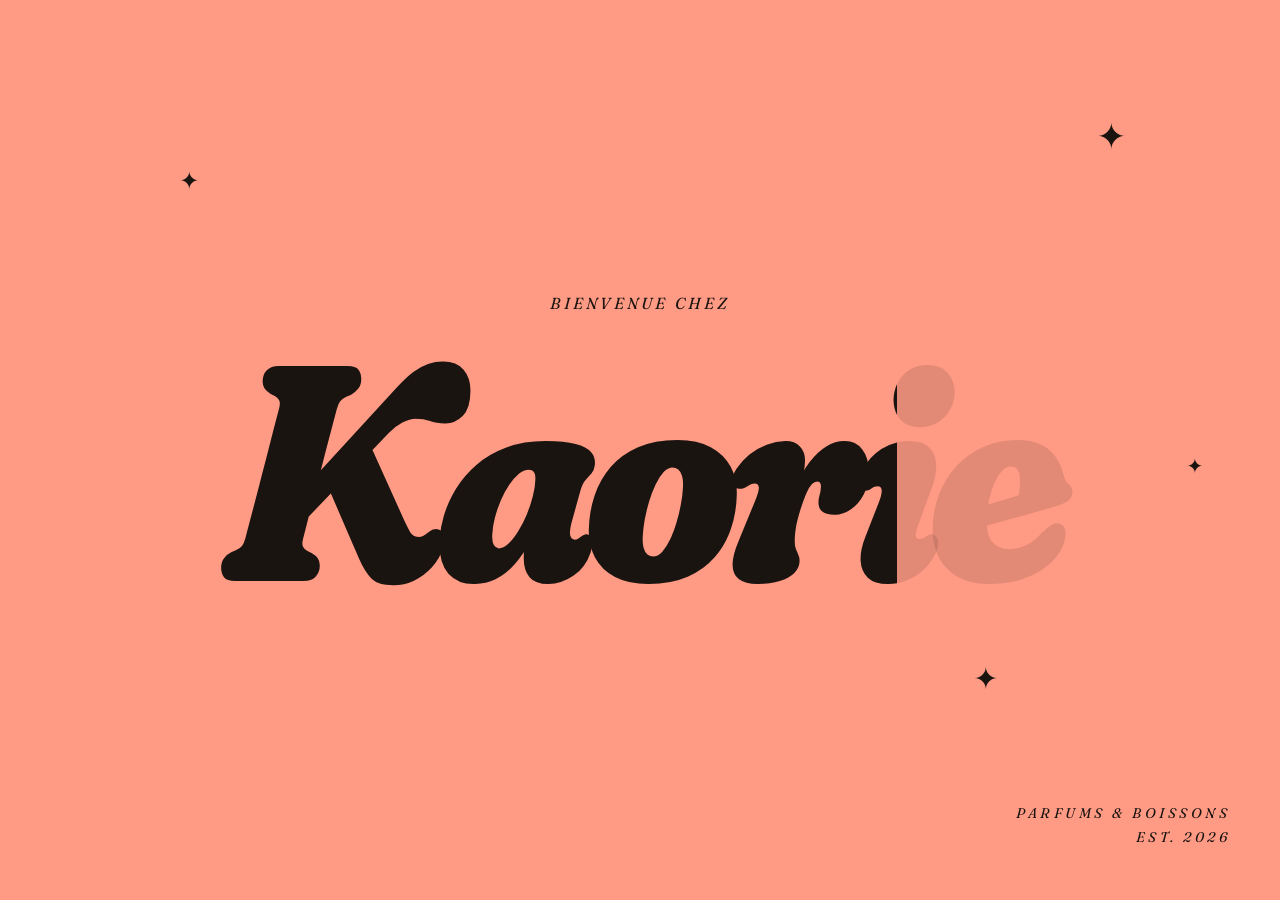
==== index.html @ 238d0834 "Garde-fou plus costaud, et un mouchard pour comprendre Quand le témoin d'une feuille manque, on ne s" ====
<!DOCTYPE html>
<html lang="fr">
<head>
    <meta charset="UTF-8">
    <meta name="viewport" content="width=device-width, initial-scale=1.0">
    <title>Kaorie — Accueil</title>
    <link rel="icon" href="images/logo.png?v=20260922">
    <link rel="stylesheet" href="css/common.css?v=20260922">
    <link rel="stylesheet" href="css/home.css?v=20260922">
    <script>
        /* Au rechargement (F5), on rejoue l'intro — mais on RESTE sur la page.
           Avant, la page se renvoyait à l'accueil : recharger une fiche
           produit faisait « disparaître » le produit. */
        if (performance.getEntriesByType('navigation')[0]?.type === 'reload') {
            sessionStorage.removeItem('kaorieLoaded');
        }
        if(sessionStorage.getItem("kaorieLoaded"))document.documentElement.classList.add("loader-skip");
        else document.documentElement.classList.add("loader-active");
    </script>
    <script>
        /* ==============================================================
           GARDE-FOU DES FEUILLES DE STYLE
           Un navigateur peut garder une copie inutilisable d'un CSS et la
           resservir à chaque visite (vu sur Safari : la page s'affiche
           alors sans mise en page). Chaque feuille se termine par une
           variable témoin `--feuille-<nom>`. Si le témoin manque :
             1. on redemande la feuille avec fetch(..., cache: 'reload'),
                qui court-circuite le cache du navigateur, et on pose son
                contenu directement dans la page ;
             2. si fetch échoue, on retente avec un simple lien sous une
                adresse neuve.
           Ajouter ?diag=1 à l'adresse affiche ce que le navigateur a
           réellement chargé — pratique pour comprendre un affichage raté.
           ============================================================== */
        (function () {
            var reparees = {}, journal = [];
            function nomDe(lien) { return lien.getAttribute('href').split('/').pop().split('.')[0]; }
            function temoin(nom) { return getComputedStyle(document.documentElement).getPropertyValue('--feuille-' + nom).trim(); }

            function reparer(nom) {
                reparees[nom] = true;
                var adresse = 'css/' + nom + '.css?r=' + Date.now();
                journal.push(nom + ' : témoin absent → on redemande ' + adresse);
                fetch(adresse, { cache: 'reload' })
                    .then(function (r) { return r.ok ? r.text() : Promise.reject('HTTP ' + r.status); })
                    .then(function (css) {
                        var style = document.createElement('style');
                        style.setAttribute('data-feuille', nom);
                        style.textContent = css;
                        document.head.appendChild(style);
                        journal.push(nom + ' : rechargée (' + Math.round(css.length / 1024) + ' Ko) et posée dans la page');
                    })
                    .catch(function (e) {
                        journal.push(nom + ' : fetch impossible (' + e + '), on retente par un lien');
                        var neuf = document.createElement('link');
                        neuf.rel = 'stylesheet';
                        neuf.href = adresse;
                        document.head.appendChild(neuf);
                    });
            }

            function verifier() {
                document.querySelectorAll('link[rel="stylesheet"][href*="css/"]').forEach(function (lien) {
                    var nom = nomDe(lien);
                    if (reparees[nom] || temoin(nom) === 'ok') return;
                    reparer(nom);
                });
            }

            if (document.readyState === 'loading') document.addEventListener('DOMContentLoaded', verifier);
            else verifier();
            setTimeout(verifier, 1500);   // seconde passe : une feuille peut arriver en retard

            /* Le mouchard : ?diag=1 */
            if (/[?&]diag=1/.test(location.search)) setTimeout(function () {
                var lignes = ['PAGE : ' + location.pathname.split('/').pop()];
                document.querySelectorAll('link[rel="stylesheet"]').forEach(function (l) {
                    lignes.push('lien  ' + l.getAttribute('href'));
                });
                for (var i = 0; i < document.styleSheets.length; i++) {
                    var f = document.styleSheets[i], nb;
                    try { nb = f.cssRules.length + ' règles'; } catch (e) { nb = 'INACCESSIBLE'; }
                    lignes.push('chargée ' + ((f.href || 'dans la page').split('/').pop()) + ' → ' + nb);
                }
                ['common', 'catalog', 'product', 'cart', 'forms', 'home', 'localisation'].forEach(function (n) {
                    var t = temoin(n); if (t) lignes.push('témoin ' + n + ' = ' + t);
                });
                lignes = lignes.concat(journal.length ? journal : ['garde-fou : rien à réparer']);
                var d = document.createElement('div');
                d.style.cssText = 'position:fixed;inset:auto 10px 10px 10px;z-index:99999;background:#111;color:#0f0;font:12px/1.5 ui-monospace,monospace;padding:12px 14px;border-radius:10px;white-space:pre-wrap;max-height:60vh;overflow:auto';
                d.textContent = lignes.join('\n');
                document.body.appendChild(d);
            }, 2500);
        })();
    </script>
</head>
<body class="has-video">
    
    
    <!-- ============================================================
         AUDIO DE FOND (Aria Math)
         ============================================================ -->
    
    
    <!-- ============================================================
         LOADER D'INTRO
         ============================================================ -->
    <div class="loader-screen" id="loader">
        <span class="loader-sparkle ls1">✦</span>
        <span class="loader-sparkle ls2">✦</span>
        <span class="loader-sparkle ls3">✦</span>
        <span class="loader-sparkle ls4">✦</span>
        <span class="loader-greeting">Bienvenue chez</span>
        <h1 class="loader-logo" data-text="Kaorie">Kaorie</h1>
        <span class="loader-tagline">Parfums &amp; Boissons<br>est. 2026</span>
    </div>

    <!-- La vidéo de fond : sept plans de faune tropicale (Pexels, montage
         dans outils/video), en boucle, muette. Le poster est sa première image. -->
    <video class="video-bg" autoplay muted loop playsinline poster="video/accueil.jpg" preload="auto">
        <source src="video/kaorie.mp4" type="video/mp4">
    </video>
    <div class="video-overlay"></div>

    
    <!-- ============================================================
         HEADER (navigation principale)
         ============================================================ -->
    <header class="header">
        <div class="header-left">
            <a href="index.html" class="logo">Kaorie<span>.</span></a>
            <button class="search-icon" aria-label="Rechercher">&#128269;</button>
        </div>

        <nav class="header-center">
            <a href="top-produits.html">Top produits</a>
            <a href="parfums.html">Parfums</a>
            <a href="boissons.html">Boissons</a>
        </nav>

        <div class="header-right">
            <button class="icon-btn menu-toggle" id="menu-toggle" aria-label="Menu">&#9776;</button>
            <a href="contact.html" class="contact-btn">Contactez nous</a>
            <a href="connexion.html" class="icon-btn" aria-label="Compte">&#128100;</a>
        </div>
    </header>

    
    <!-- ============================================================
         ICÔNE LOCALISATION 📍
         ============================================================ -->
    <a href="localisation.html" class="location-icon" aria-label="Localisation">&#128205;</a>

    
    <!-- ============================================================
         CONTENU PRINCIPAL (main)
         ============================================================ -->
    <main class="main">
        
    </main>

    
    <!-- ============================================================
         CHARGEMENT DU JS
         ============================================================ -->
    <script src="js/script.js?v=20260922"></script>

    
    <!-- ============================================================
         MENU BURGER OVERLAY
         ============================================================ -->
    <div class="menu-panel" id="menu-panel">
        <span class="menu-sparkle ms1">✦</span>
        <span class="menu-sparkle ms2">✦</span>
        <span class="menu-sparkle ms3">✦</span>

        <button class="menu-close" id="menu-close" aria-label="Fermer le menu">&times;</button>

        <nav class="menu-nav">
            <a href="top-produits.html">Top produits</a>
            <a href="parfums.html">Parfums</a>
            <a href="boissons.html">Boissons</a>
            <a href="panier.html">Panier</a>
            <a href="contact.html">Contact</a>
            <a href="connexion.html">Compte</a>
        </nav>
    </div>
    
    
    <!-- ============================================================
         RECHERCHE DROPDOWN
         ============================================================ -->
    <div class="search-overlay" id="search-overlay">
        <div class="search-input-wrap">
            <input type="text" class="search-input" id="search-input"
                   placeholder="Rechercher un produit..." autocomplete="off">
        </div>
        <div class="search-results" id="search-results"></div>
    </div>
</body>
</html>
---- css/common.css ----
@import url('https://fonts.googleapis.com/css2?family=Fraunces:opsz,wght,SOFT,WONK@9..144,400;9..144,500;9..144,600;9..144,700;9..144,800;9..144,900&family=Inter:wght@300;400;500;600;700&display=swap');


/* ======================================================================
   1. VARIABLES & POLICES
   Palette de couleurs, ombres, transitions, radius
   =================================================================== */

:root {
    --cream:        #fef6e9;
    --cream-warm:   #fbe9c8;
    --cream-deep:   #f5dcae;
    --ink:          #1a1410;
    --ink-soft:     #4a3a30;

    --peach:        #ff9b85;
    --peach-dark:   #e87862;
    --citron:       #ffd84f;
    --citron-dark:  #f0b800;
    --forest:       #0a4f3c;
    --forest-light: #1e6b54;
    --lavender:     #c4a7e7;
    --lavender-dark:#9d7dc4;
    --orange:       #ff7849;
    --pink-soft:    #ffd3c8;

    --shadow-sm:    0 3px 12px rgba(26,20,16,0.08);
    --shadow-md:    0 10px 30px rgba(26,20,16,0.12);
    --shadow-lg:    0 25px 60px rgba(26,20,16,0.18);
    --shadow-pop:   0 0 0 3px var(--ink), 8px 8px 0 0 var(--ink);

    --transition:      0.45s cubic-bezier(0.34, 1.56, 0.64, 1);
    --transition-fast: 0.25s ease;

    --radius-sm: 12px;
    --radius-md: 24px;
    --radius-lg: 40px;
    --radius-pill: 100px;
}


/* ======================================================================
   2. RESET & BASE
   Reset universel + styles body, liens, boutons
   =================================================================== */

* { margin: 0; padding: 0; box-sizing: border-box; }

html { scroll-behavior: smooth; }

body {
    font-family: 'Inter', system-ui, sans-serif;
    background: var(--cream);
    color: var(--ink);
    min-height: 100vh;
    line-height: 1.6;
    -webkit-font-smoothing: antialiased;
    overflow-x: hidden;
    position: relative;
}

a { text-decoration: none; color: inherit; }
button { cursor: pointer; font-family: inherit; border: none; background: none; }
ul { list-style: none; }
img { max-width: 100%; display: block; }


/* ======================================================================
   3. TYPOGRAPHY
   Titres avec police Fraunces
   =================================================================== */

h1, h2, h3, h4 {
    font-family: 'Fraunces', serif;
    font-weight: 700;
    letter-spacing: -0.03em;
    line-height: 1;
    font-variation-settings: "opsz" 144, "SOFT" 50, "WONK" 0;
}

h1 em, h2 em { font-style: italic; font-variation-settings: "opsz" 144, "SOFT" 100, "WONK" 1; }


/* ======================================================================
   4. ANIMATIONS PARTAGÉES
   Keyframes utilisés sur plusieurs pages
   =================================================================== */

@keyframes fadeInUp { from { opacity: 0; transform: translateY(40px); } to { opacity: 1; transform: translateY(0); } }
@keyframes fadeIn { from { opacity: 0; } to { opacity: 1; } }
@keyframes slideInRight { from { transform: translateX(110%); opacity: 0; } to { transform: translateX(0); opacity: 1; } }
@keyframes float { 0%,100% { transform: translateY(0) rotate(0); } 50% { transform: translateY(-15px) rotate(5deg); } }
@keyframes spin { from { transform: rotate(0); } to { transform: rotate(360deg); } }
@keyframes marquee { from { transform: translateX(0); } to { transform: translateX(-50%); } }
@keyframes wiggle { 0%,100% { transform: rotate(-3deg); } 50% { transform: rotate(3deg); } }
@keyframes pulse { 0%,100% { transform: scale(1); } 50% { transform: scale(1.05); } }


/* ======================================================================
   5. LOADER D'INTRO
   Écran d'accueil au chargement (style Ciao Kombucha)
   =================================================================== */

.loader-screen {
    position: fixed;
    inset: 0;
    z-index: 9999;
    background: var(--peach);
    display: flex;
    flex-direction: column;
    align-items: center;
    justify-content: center;
    overflow: hidden;
    transition: transform 1s cubic-bezier(0.76, 0, 0.24, 1);
}

.loader-screen.hide {
    transform: translateY(-100%);
}

html.loader-skip .loader-screen { display: none !important; }

.loader-greeting {
    font-family: 'Fraunces', serif;
    font-style: italic;
    font-size: 16px;
    color: var(--ink);
    letter-spacing: 0.2em;
    text-transform: uppercase;
    margin-bottom: 15px;
    animation: fadeInUp 0.6s ease-out both;
}

.loader-logo {
    position: relative;
    display: inline-block;
    font-family: 'Fraunces', serif;
    font-style: italic;
    font-weight: 800;
    font-size: clamp(100px, 24vw, 320px);
    letter-spacing: -0.05em;
    line-height: 0.9;
    text-align: center;
    font-variation-settings: "opsz" 144, "SOFT" 100, "WONK" 1;

    color: rgba(26, 20, 16, 0.12);

    animation: fadeInUp 0.9s 0.15s cubic-bezier(0.34, 1.56, 0.64, 1) both;
}

.loader-logo::before {
    content: attr(data-text);
    position: absolute;
    left: 0;
    top: 0;
    width: var(--loader-progress, 0%);
    overflow: hidden;
    white-space: nowrap;
    color: var(--ink);

    font-family: inherit;
    font-style: inherit;
    font-weight: inherit;
    letter-spacing: inherit;
    line-height: inherit;
    font-variation-settings: inherit;

    transition: width 0.18s linear;
    pointer-events: none;
}

.loader-tagline {
    position: absolute;
    bottom: 50px;
    right: 50px;
    font-family: 'Fraunces', serif;
    font-style: italic;
    font-size: 14px;
    color: var(--ink);
    letter-spacing: 0.25em;
    text-transform: uppercase;
    text-align: right;
    line-height: 1.7;
    animation: fadeIn 0.6s 0.4s both;
}

.loader-sparkle {
    position: absolute;
    color: var(--ink);
    animation: spin 7s linear infinite;
}

.loader-sparkle.ls1 { top: 12%; right: 12%; font-size: 36px; }
.loader-sparkle.ls2 { top: 18%; left: 14%; font-size: 24px; animation-duration: 9s; }
.loader-sparkle.ls3 { bottom: 22%; right: 22%; font-size: 30px; animation-duration: 11s; }
.loader-sparkle.ls4 { top: 50%; right: 6%; font-size: 20px; animation-duration: 6s; }

html.loader-active, html.loader-active body { overflow: hidden; height: 100%; }


/* ======================================================================
   17. RESPONSIVE
   Adaptations pour tablettes et mobile
   =================================================================== */

@media (max-width: 700px) {
    .loader-counter { left: 25px; bottom: 25px; }
    .loader-tagline { right: 25px; bottom: 30px; font-size: 11px; }
    .loader-sparkle.ls1, .loader-sparkle.ls3 { font-size: 22px; }
}


/* ======================================================================
   6. SEARCH DROPDOWN
   Recherche progressive avec clip-path (effet liquid glass)
   =================================================================== */

.search-overlay {
    position: fixed;
    top: 42px;            
    left: 150px;          
    z-index: 90;          
    width: min(340px, calc(100vw - 540px));

    transform: translateX(-15px);
    opacity: 0;
    pointer-events: none;
    transition:
        transform 0.55s cubic-bezier(0.34, 1.56, 0.64, 1),
        opacity 0.3s ease;
}

.search-overlay.open {
    transform: translateX(0);
    opacity: 1;
    pointer-events: auto;
}

.search-input-wrap {
    position: relative;

    background: rgba(255, 255, 255, 0.22);
    backdrop-filter: blur(24px) saturate(200%);
    -webkit-backdrop-filter: blur(24px) saturate(200%);
    border-radius: 100px;
    border: 1px solid rgba(255, 255, 255, 0.4);
    box-shadow:
        inset 0 1px 0 rgba(255, 255, 255, 0.55),
        inset 0 -1px 0 rgba(255, 255, 255, 0.15),
        0 8px 24px rgba(26, 20, 16, 0.12);

    clip-path: inset(0 100% 0 0 round 100px);
    transition: clip-path 0.55s cubic-bezier(0.34, 1.56, 0.64, 1);
}

.search-overlay.open .search-input-wrap {
    clip-path: inset(0 0 0 0 round 100px);
}

.search-input {
    width: 100%;
    padding: 11px 26px 11px 50px;  
    font-size: 14px;
    font-family: 'Inter', sans-serif;
    background: transparent;
    border: none;
    color: var(--ink);
    border-radius: 100px;
    outline: none;
    text-shadow: 0 1px 0 rgba(255, 255, 255, 0.3);

    opacity: 0;
    transition: opacity 0.3s 0.35s;
}

.search-overlay.open .search-input {
    opacity: 1;
}

.search-input::placeholder {
    color: var(--ink-soft);
    font-style: italic;
    opacity: 0.7;
}

.search-results {
    margin-top: 10px;
    background: rgba(255, 255, 255, 0.28);
    backdrop-filter: blur(28px) saturate(200%);
    -webkit-backdrop-filter: blur(28px) saturate(200%);
    border-radius: 24px;
    border: 1px solid rgba(255, 255, 255, 0.4);
    box-shadow:
        inset 0 1px 0 rgba(255, 255, 255, 0.5),
        0 12px 35px rgba(26, 20, 16, 0.15);
    overflow: hidden;
    max-height: 60vh;
    overflow-y: auto;

    opacity: 0;
    transform: translateY(-8px);
    transition: opacity 0.3s 0.4s, transform 0.3s 0.4s;
}

.search-results:empty {
    display: none;
}

.search-overlay.open .search-results:not(:empty) {
    opacity: 1;
    transform: translateY(0);
}

.search-results:empty {
    display: none;
}

.search-count {
    padding: 12px 24px 8px;
    font-family: 'Fraunces', serif;
    font-style: italic;
    font-size: 11px;
    color: var(--ink-soft);
    letter-spacing: 0.1em;
    text-transform: uppercase;
    border-bottom: 1px solid rgba(0, 0, 0, 0.05);
}

.search-count em {
    color: var(--peach-dark);
    font-weight: 600;
    font-style: italic;
}

.search-result-item {
    display: block;
    padding: 13px 24px;
    border-bottom: 1px solid rgba(0, 0, 0, 0.05);
    color: var(--ink);
    text-decoration: none;
    transition: all 0.2s ease;
    animation: fadeInDown 0.3s ease-out both;
}

@keyframes fadeInDown {
    from { opacity: 0; transform: translateY(-8px); }
    to   { opacity: 1; transform: translateY(0); }
}

.search-result-item:last-child { border-bottom: none; }

.search-result-item:hover {
    background: rgba(255, 155, 133, 0.18);
    padding-left: 32px;
}

.search-result-item .name {
    font-family: 'Fraunces', serif;
    font-style: italic;
    font-weight: 600;
    font-size: 17px;
    color: var(--ink);
    line-height: 1.2;
}

.search-result-item .meta {
    display: block;
    font-family: 'Inter', sans-serif;
    font-style: normal;
    font-size: 11px;
    color: var(--ink-soft);
    text-transform: uppercase;
    letter-spacing: 0.12em;
    margin-top: 3px;
}

.search-no-results {
    padding: 30px 24px;
    text-align: center;
    font-family: 'Fraunces', serif;
    font-style: italic;
    font-size: 14px;
    color: var(--ink-soft);
    line-height: 1.6;
}

@media (max-width: 600px) {
    .search-overlay {
        width: calc(100vw - 30px);
        top: 75px;
    }
}


/* ======================================================================
   7. MENU BURGER OVERLAY
   Panneau de navigation alternative
   =================================================================== */

.menu-panel {
    position: fixed;
    inset: 0;
    z-index: 500;
    display: flex;
    flex-direction: column;
    align-items: center;
    justify-content: center;

    background: rgba(254, 246, 233, 0.7);
    backdrop-filter: blur(30px) saturate(180%);
    -webkit-backdrop-filter: blur(30px) saturate(180%);

    opacity: 0;
    pointer-events: none;
    transition: opacity 0.5s cubic-bezier(0.4, 0, 0.2, 1);
}

.menu-panel.open {
    opacity: 1;
    pointer-events: auto;
}

.menu-close {
    position: absolute;
    top: 30px;
    right: 40px;
    width: 48px;
    height: 48px;
    border-radius: 50%;
    background: rgba(255, 255, 255, 0.25);
    backdrop-filter: blur(20px) saturate(180%);
    -webkit-backdrop-filter: blur(20px) saturate(180%);
    border: 1px solid rgba(255, 255, 255, 0.4);
    box-shadow:
        inset 0 1px 0 rgba(255, 255, 255, 0.5),
        0 6px 20px rgba(26, 20, 16, 0.1);
    font-size: 22px;
    color: var(--ink);
    cursor: pointer;
    transition: all var(--transition);
}

.menu-close:hover {
    background: var(--peach);
    transform: rotate(90deg) scale(1.1);
}

.menu-nav {
    display: flex;
    flex-direction: column;
    gap: 8px;
    text-align: center;
}

.menu-nav a {
    font-family: 'Fraunces', serif;
    font-style: italic;
    font-weight: 700;
    font-size: clamp(36px, 6vw, 78px);
    color: var(--ink);
    letter-spacing: -0.03em;
    font-variation-settings: "opsz" 144, "SOFT" 100, "WONK" 1;
    line-height: 1.1;
    padding: 4px 16px;
    position: relative;
    transition: color 0.3s, transform 0.4s cubic-bezier(0.34, 1.56, 0.64, 1);

    opacity: 0;
    transform: translateY(40px);
}

.menu-panel.open .menu-nav a {
    opacity: 1;
    transform: translateY(0);
    transition: opacity 0.6s, transform 0.7s cubic-bezier(0.34, 1.56, 0.64, 1), color 0.3s;
}

.menu-panel.open .menu-nav a:nth-child(1) { transition-delay: 0.15s; }
.menu-panel.open .menu-nav a:nth-child(2) { transition-delay: 0.22s; }
.menu-panel.open .menu-nav a:nth-child(3) { transition-delay: 0.29s; }
.menu-panel.open .menu-nav a:nth-child(4) { transition-delay: 0.36s; }
.menu-panel.open .menu-nav a:nth-child(5) { transition-delay: 0.43s; }
.menu-panel.open .menu-nav a:nth-child(6) { transition-delay: 0.50s; }
.menu-panel.open .menu-nav a:nth-child(7) { transition-delay: 0.57s; }

.menu-nav a:hover {
    color: var(--peach-dark);
    transform: translateY(-3px) rotate(-1deg) !important;
}

.menu-panel .menu-sparkle {
    position: absolute;
    color: var(--ink);
    animation: spin 8s linear infinite;
    opacity: 0.5;
}
.menu-panel .menu-sparkle.ms1 { top: 15%; left: 12%; font-size: 30px; }
.menu-panel .menu-sparkle.ms2 { bottom: 18%; right: 15%; font-size: 24px; animation-duration: 10s; }
.menu-panel .menu-sparkle.ms3 { top: 25%; right: 18%; font-size: 20px; animation-duration: 12s; }

html.menu-open, html.menu-open body { overflow: hidden; }

.icon-btn.menu-toggle.active { background: var(--peach); }

.icon-btn#music-toggle.playing,
#music-toggle.playing {
    background: rgba(255, 155, 133, 0.6);
    border-color: rgba(255, 255, 255, 0.55);
    color: var(--ink);
    animation: pulse 1.5s ease-in-out infinite;
    box-shadow:
        inset 0 1px 0 rgba(255, 255, 255, 0.6),
        0 0 0 0 rgba(255, 155, 133, 0.7),
        0 6px 20px rgba(255, 120, 73, 0.25);
}

#music-toggle.playing::before {
    content: "";
    position: absolute;
    inset: -1px;
    border-radius: 50%;
    border: 2px solid var(--peach);
    animation: pulse-ring 1.8s cubic-bezier(0.4, 0, 0.2, 1) infinite;
    pointer-events: none;
}

@keyframes pulse-ring {
    0%   { transform: scale(1);   opacity: 0.8; }
    100% { transform: scale(1.6); opacity: 0; }
}


/* ======================================================================
   8. HEADER (sticky)
   Barre de navigation principale collée en haut
   =================================================================== */

.header {
    position: sticky;
    top: 15px;
    z-index: 100;
    display: flex;
    align-items: center;
    justify-content: space-between;
    padding: 20px 30px;

    background: transparent;
    border: none;
    box-shadow: none;
    backdrop-filter: none;
    -webkit-backdrop-filter: none;

    animation: fadeIn 0.6s ease-out both;
}

.header-left { display: flex; align-items: center; gap: 12px; }

.logo {
    font-family: 'Fraunces', serif;
    font-size: 26px;
    font-weight: 700;
    letter-spacing: -0.03em;
    color: var(--ink);
    font-style: italic;
    font-variation-settings: "opsz" 144, "SOFT" 100, "WONK" 1;
    padding: 6px 16px;
    border-radius: 100px;

    background: rgba(255, 255, 255, 0.22);
    backdrop-filter: blur(20px) saturate(180%);
    -webkit-backdrop-filter: blur(20px) saturate(180%);
    border: 1px solid rgba(255, 255, 255, 0.4);
    box-shadow:
        inset 0 1px 0 rgba(255, 255, 255, 0.5),
        0 6px 20px rgba(26, 20, 16, 0.08);

    transition: all var(--transition);
}

.logo:hover {
    transform: rotate(-3deg) scale(1.05);
    background: rgba(255, 255, 255, 0.32);
}

.logo span { color: var(--peach); }

.search-icon, .icon-btn {
    position: relative;
    width: 40px;
    height: 40px;
    border-radius: 50%;
    display: flex;
    align-items: center;
    justify-content: center;
    font-size: 15px;
    color: var(--ink);

    background: rgba(255, 255, 255, 0.22);
    backdrop-filter: blur(20px) saturate(180%);
    -webkit-backdrop-filter: blur(20px) saturate(180%);
    border: 1px solid rgba(255, 255, 255, 0.4);
    box-shadow:
        inset 0 1px 0 rgba(255, 255, 255, 0.55),
        inset 0 -1px 0 rgba(255, 255, 255, 0.15),
        0 6px 20px rgba(26, 20, 16, 0.08);

    transition: all var(--transition);
}

.search-icon:hover, .icon-btn:hover {
    background: rgba(255, 255, 255, 0.35);
    border-color: rgba(255, 255, 255, 0.6);
    transform: translateY(-2px) scale(1.05);
    box-shadow:
        inset 0 1px 0 rgba(255, 255, 255, 0.7),
        0 10px 30px rgba(26, 20, 16, 0.12);
}

.header-center {
    position: absolute;
    left: 50%;
    top: 50%;
    transform: translate(-50%, -50%);
    display: flex;
    align-items: center;
    gap: 8px;
    z-index: 1;
}

.header-center a {
    padding: 10px 20px;
    border-radius: 100px;
    font-family: 'Fraunces', serif;
    font-style: italic;
    font-size: 15px;
    font-weight: 600;
    letter-spacing: 0.02em;
    color: var(--ink);
    white-space: nowrap;

    background: rgba(255, 255, 255, 0.22);
    backdrop-filter: blur(20px) saturate(180%);
    -webkit-backdrop-filter: blur(20px) saturate(180%);
    border: 1px solid rgba(255, 255, 255, 0.4);
    box-shadow:
        inset 0 1px 0 rgba(255, 255, 255, 0.55),
        inset 0 -1px 0 rgba(255, 255, 255, 0.15),
        0 6px 18px rgba(26, 20, 16, 0.08);

    transition: all var(--transition);
}

.header-center a:hover {
    background: var(--peach);
    border-color: rgba(255, 255, 255, 0.7);
    transform: translateY(-2px);
    box-shadow:
        inset 0 1px 0 rgba(255, 255, 255, 0.7),
        0 10px 25px rgba(255, 120, 73, 0.25);
}

@media (max-width: 900px) {
    .header-center { display: none; }
}

.header-right { display: flex; align-items: center; gap: 12px; }

.contact-btn {
    padding: 10px 22px;
    border-radius: var(--radius-pill);
    color: var(--ink);
    font-size: 13px;
    font-weight: 600;
    letter-spacing: 0.03em;

    background: rgba(255, 255, 255, 0.22);
    backdrop-filter: blur(20px) saturate(180%);
    -webkit-backdrop-filter: blur(20px) saturate(180%);
    border: 1px solid rgba(255, 255, 255, 0.4);
    box-shadow:
        inset 0 1px 0 rgba(255, 255, 255, 0.55),
        inset 0 -1px 0 rgba(255, 255, 255, 0.15),
        0 6px 20px rgba(26, 20, 16, 0.08);

    transition: all var(--transition);
}

.contact-btn:hover {
    
    background: radial-gradient(circle at 30% 30%, rgba(255, 155, 133, 0.85) 0%, rgba(255, 120, 73, 0.6) 100%);
    border-color: rgba(255, 255, 255, 0.6);
    transform: translateY(-2px) scale(1.02);
    box-shadow:
        inset 0 1px 0 rgba(255, 255, 255, 0.7),
        0 10px 30px rgba(255, 120, 73, 0.25);
}


/* ======================================================================
   10. ICÔNE LOCALISATION
   Bouton 📍 fixed avec pulse-ring décoratif
   =================================================================== */

.location-icon {
    position: fixed;
    right: 30px;
    top: 100px;
    z-index: 99;
    width: 46px;
    height: 46px;
    border-radius: 50%;
    color: var(--ink);
    display: flex;
    align-items: center;
    justify-content: center;

    background: rgba(255, 155, 133, 0.4);
    backdrop-filter: blur(24px) saturate(200%);
    -webkit-backdrop-filter: blur(24px) saturate(200%);
    border: 1px solid rgba(255, 255, 255, 0.45);
    box-shadow:
        inset 0 1px 0 rgba(255, 255, 255, 0.6),
        0 10px 30px rgba(255, 120, 73, 0.2);

    transition: all var(--transition);
    animation: float 4s ease-in-out infinite;
}

.location-icon:hover {
    transform: scale(1.15) rotate(-10deg);
    background: rgba(255, 216, 79, 0.5); 
}


/* ======================================================================
   9. MAIN (layout)
   Conteneur principal et utilitaires de mise en page
   =================================================================== */

.main {
    padding: 50px 40px 140px;
    min-height: calc(100vh - 130px);
    position: relative;
}

.page-title {
    text-align: center;
    font-size: clamp(60px, 10vw, 130px);
    margin-bottom: 50px;
    letter-spacing: -0.04em;
    animation: fadeInUp 0.8s cubic-bezier(0.4, 0, 0.2, 1) both;
}

.page-title em { color: var(--peach); }

.cart-backdrop {
    position: fixed;
    inset: 0;
    background: rgba(26, 20, 16, 0.4);
    backdrop-filter: blur(4px);
    -webkit-backdrop-filter: blur(4px);
    z-index: 90;
    opacity: 0;
    pointer-events: none;
    transition: opacity 0.4s ease;
}
.cart-backdrop.open {
    opacity: 1;
    pointer-events: auto;
}


/* ======================================================================
   11. DRAWER PANIER
   Panneau glissant depuis la droite (Léa)
   =================================================================== */

.cart-drawer {
    position: fixed;
    top: 0;
    right: 0;
    width: 420px;
    max-width: 92vw;
    height: 100vh;
    background: var(--cream);
    border-left: 2px solid var(--ink);
    box-shadow: -8px 0 30px rgba(26, 20, 16, 0.25);
    padding: 60px 30px 30px;
    display: flex;
    flex-direction: column;
    z-index: 100;
    transform: translateX(100%);
    transition: transform 0.5s cubic-bezier(0.34, 1.56, 0.64, 1);
}
.cart-drawer.open {
    transform: translateX(0);
}

.cart-drawer-close {
    position: absolute;
    top: 18px;
    right: 18px;
    width: 38px;
    height: 38px;
    border-radius: 50%;
    border: 1.5px solid var(--ink);
    background: var(--cream);
    color: var(--ink);
    font-size: 22px;
    line-height: 1;
    cursor: pointer;
    transition: all var(--transition-fast);
    z-index: 2;
    display: flex;
    align-items: center;
    justify-content: center;
}
.cart-drawer-close:hover {
    background: var(--peach);
    transform: rotate(90deg);
}

.cart-clear-btn {
    width: 100%;
    margin-top: 10px;
    padding: 10px;
    background: transparent;
    color: var(--ink-soft);
    border: 1.5px solid var(--ink-soft);
    border-radius: var(--radius-pill);
    font-family: 'Fraunces', serif;
    font-style: italic;
    font-size: 12px;
    cursor: pointer;
    transition: all var(--transition-fast);
}
.cart-clear-btn:hover {
    background: var(--ink);
    color: var(--cream);
    border-color: var(--ink);
}

.cart-drawer .cart-items {
    flex: 1;
    overflow-y: auto;
}

.cart-item-engraving {
    display: inline-flex;
    align-items: center;
    gap: 6px;
    margin-top: 4px;
    font-family: 'Fraunces', serif;
    font-style: italic;
    font-size: 12px;
    color: var(--peach-dark);
    letter-spacing: 0.02em;
}
.cart-item-engraving::before {
    content: "✦";
    font-size: 11px;
    color: var(--peach-dark);
}


/* ======================================================================
   12. MODAL DE GRAVURE
   Personnalisation des flacons (Mathis)
   =================================================================== */

.engraving-modal {
    position: fixed;
    top: 50%;
    left: 50%;
    transform: translate(-50%, -50%) scale(0.9);
    width: 460px;
    max-width: 92vw;
    background: var(--cream);
    border: 2px solid var(--ink);
    border-radius: var(--radius-md);
    box-shadow: 8px 8px 0 0 var(--ink);
    padding: 50px 36px 36px;
    z-index: 110;
    opacity: 0;
    pointer-events: none;
    transition: all 0.5s cubic-bezier(0.34, 1.56, 0.64, 1);
}
.engraving-modal.open {
    opacity: 1;
    pointer-events: auto;
    transform: translate(-50%, -50%) scale(1);
}

.engraving-modal .modal-close {
    position: absolute;
    top: 14px;
    right: 14px;
    width: 38px;
    height: 38px;
    border-radius: 50%;
    border: 1.5px solid var(--ink);
    background: var(--cream);
    color: var(--ink);
    font-size: 22px;
    line-height: 1;
    cursor: pointer;
    transition: all var(--transition-fast);
    display: flex;
    align-items: center;
    justify-content: center;
}
.engraving-modal .modal-close:hover {
    background: var(--peach);
    transform: rotate(90deg);
}

.engraving-modal h3 {
    font-family: 'Fraunces', serif;
    font-style: italic;
    font-size: 26px;
    font-weight: 700;
    color: var(--ink);
    text-align: center;
    margin-bottom: 8px;
    font-variation-settings: "opsz" 144, "SOFT" 100, "WONK" 1;
}

.engraving-modal .modal-desc {
    font-family: 'Fraunces', serif;
    font-style: italic;
    font-size: 13px;
    color: var(--ink-soft);
    text-align: center;
    margin-bottom: 28px;
    line-height: 1.5;
}

.engraving-preview {
    background: linear-gradient(135deg, #f5e9d0 0%, #ffe6b8 100%);
    border: 1.5px solid var(--ink);
    border-radius: var(--radius-sm);
    padding: 24px 16px;
    text-align: center;
    margin-bottom: 22px;
    min-height: 80px;
    display: flex;
    align-items: center;
    justify-content: center;
    box-shadow: inset 0 2px 8px rgba(26, 20, 16, 0.08);
    position: relative;
    overflow: hidden;
}

.engraving-preview::before {
    content: "✦";
    position: absolute;
    top: 10px;
    left: 14px;
    font-size: 12px;
    color: var(--peach-dark);
    opacity: 0.5;
}
.engraving-preview::after {
    content: "✦";
    position: absolute;
    bottom: 10px;
    right: 14px;
    font-size: 12px;
    color: var(--peach-dark);
    opacity: 0.5;
}

.engraving-preview-text {
    font-family: 'Fraunces', serif;
    font-style: italic;
    font-size: 26px;
    font-weight: 600;
    color: var(--ink);
    letter-spacing: 0.04em;
    
    text-shadow:
        0 1px 0 rgba(255, 255, 255, 0.5),
        0 -1px 1px rgba(26, 20, 16, 0.25);
    font-variation-settings: "opsz" 144, "SOFT" 50, "WONK" 1;
    transition: opacity 0.3s ease;
}

.engraving-preview-text.placeholder {
    opacity: 0.35;
    font-style: italic;
}

.engraving-input-wrap {
    position: relative;
    margin-bottom: 24px;
}

.engraving-input {
    width: 100%;
    padding: 14px 60px 14px 18px;
    background: var(--cream-warm);
    border: 1.5px solid var(--ink);
    border-radius: var(--radius-pill);
    font-family: 'Fraunces', serif;
    font-style: italic;
    font-size: 16px;
    color: var(--ink);
    outline: none;
    transition: all var(--transition-fast);
}
.engraving-input::placeholder {
    color: var(--ink-soft);
    opacity: 0.5;
}
.engraving-input:focus {
    border-color: var(--peach-dark);
    box-shadow: 0 0 0 3px rgba(255, 155, 133, 0.2);
}

.engraving-input-wrap .char-count {
    position: absolute;
    top: 50%;
    right: 18px;
    transform: translateY(-50%);
    font-family: 'Fraunces', serif;
    font-style: italic;
    font-size: 12px;
    color: var(--ink-soft);
    pointer-events: none;
}

.engraving-modal .modal-confirm {
    width: 100%;
    padding: 16px;
    
    background: linear-gradient(135deg, #1a1410 0%, #2a221c 100%);
    color: var(--cream);
    border: 1.5px solid var(--ink);
    border-radius: var(--radius-pill);
    font-family: 'Fraunces', serif;
    font-style: italic;
    font-size: 14px;
    font-weight: 600;
    letter-spacing: 0.04em;
    cursor: pointer;
    transition: all var(--transition);
}
.engraving-modal .modal-confirm:hover {
    
    background: radial-gradient(circle at 50% 50%, var(--peach) 0%, #ff9b85 100%);
    color: var(--ink);
    transform: translate(-2px, -2px);
    box-shadow: 4px 4px 0 0 var(--ink);
}
.engraving-modal .modal-confirm:disabled {
    opacity: 0.5;
    cursor: not-allowed;
    transform: none;
    box-shadow: none;
}


/* ======================================================================
   13. BANDEAU COOKIES
   Apparition 1s + flou si refus (SAE 203 obligatoire)
   =================================================================== */

.cookie-banner {
    position: fixed;
    bottom: 0;
    left: 0;
    right: 0;
    background: linear-gradient(180deg, rgba(254, 246, 233, 0.97) 0%, var(--cream) 100%);
    border-top: 2px solid var(--ink);
    box-shadow: 0 -8px 30px rgba(26, 20, 16, 0.15);
    padding: 24px 36px;
    z-index: 200;
    transform: translateY(100%);
    transition: transform 0.5s cubic-bezier(0.34, 1.56, 0.64, 1);
    display: flex;
    align-items: center;
    justify-content: space-between;
    gap: 30px;
    flex-wrap: wrap;
}
.cookie-banner.show {
    transform: translateY(0);
}

.cookie-text {
    font-family: 'Fraunces', serif;
    font-style: italic;
    font-size: 15px;
    color: var(--ink);
    line-height: 1.5;
    flex: 1;
    min-width: 280px;
}
.cookie-text strong {
    font-weight: 700;
    color: var(--peach-dark);
    font-style: normal;
}

.cookie-options {
    display: flex;
    gap: 18px;
    align-items: center;
}

.cookie-option {
    display: flex;
    align-items: center;
    gap: 10px;
    cursor: pointer;
    padding: 10px 18px;
    border-radius: 50px;
    border: 1.5px solid var(--ink);
    background: var(--cream);
    font-family: 'Fraunces', serif;
    font-style: italic;
    font-size: 14px;
    transition: all var(--transition-fast);
    user-select: none;
}
.cookie-option:hover {
    background: var(--peach);
    transform: translate(-2px, -2px);
    box-shadow: 3px 3px 0 0 var(--ink);
}
.cookie-option input[type="checkbox"] {
    width: 18px;
    height: 18px;
    accent-color: var(--peach-dark);
    cursor: pointer;
}

body.cookies-refused .main,
body.cookies-refused .header,
body.cookies-refused .footer-nav,
body.cookies-refused .location-icon,
body.cookies-refused .video-bg,
body.cookies-refused .video-overlay,
body.cookies-refused .hero-bg,
body.cookies-refused .blob {
    filter: blur(6px) contrast(0.4) saturate(0.3) brightness(0.8);
    transition: filter 0.8s ease;
}
body.cookies-refused .main,
body.cookies-refused .header,
body.cookies-refused .footer-nav {
    pointer-events: none;        
    user-select: none;
}


/* ======================================================================
   14. ANIMATION CLIC BOUTON
   btn-pop : agrandissement progressif au clic (SAE 203 point e)
   =================================================================== */

@keyframes btn-pop {
    0%   { transform: scale(1); }
    50%  { transform: scale(1.12); }
    100% { transform: scale(1); }
}
.btn-clicked {
    animation: btn-pop 0.4s cubic-bezier(0.34, 1.56, 0.64, 1);
}

@keyframes btn-pop-centered {
    0%   { transform: translateX(-50%) scale(1); }
    50%  { transform: translateX(-50%) scale(1.12); }
    100% { transform: translateX(-50%) scale(1); }
}
.btn-clicked-centered {
    animation: btn-pop-centered 0.4s cubic-bezier(0.34, 1.56, 0.64, 1);
}


/* ======================================================================
   15. FOOTER NAV
   Barre flottante en bas avec icônes principales
   =================================================================== */

.footer-nav {
    position: fixed;
    bottom: 30px;
    
    left: 0;
    right: 0;
    margin: 0 auto;
    width: fit-content;
    display: flex;
    gap: 10px;
    padding: 10px;
    border-radius: 50px;
    z-index: 60;

    background: rgba(255, 255, 255, 0.55);
    backdrop-filter: blur(28px) saturate(200%);
    -webkit-backdrop-filter: blur(28px) saturate(200%);
    border: 1.5px solid rgba(255, 255, 255, 0.75);
    box-shadow:
        inset 0 1px 0 rgba(255, 255, 255, 0.9),
        0 15px 45px rgba(26, 20, 16, 0.22);

    animation: fadeInUp 0.6s 0.3s cubic-bezier(0.4, 0, 0.2, 1) both;
}

.footer-nav .icon-btn {
    width: 62px;
    height: 42px;
    border-radius: 30px;
    background: rgba(255, 255, 255, 0.55);
    backdrop-filter: blur(10px);
    border: 1.5px solid rgba(0, 0, 0, 0.18);
    box-shadow:
        inset 0 1px 0 rgba(255, 255, 255, 0.85),
        0 2px 6px rgba(26, 20, 16, 0.05);
    color: var(--ink);
    transition: all var(--transition);
}

.footer-nav .icon-btn:hover {
    background: var(--peach);
    border-color: var(--ink);
    color: var(--ink);
    transform: translateY(-3px);
    box-shadow:
        inset 0 1px 0 rgba(255, 255, 255, 0.5),
        0 8px 22px rgba(255, 120, 73, 0.3);
}

.footer-nav .icon-btn svg {
    width: 22px;
    height: 22px;
    stroke: currentColor;
    stroke-width: 2.2;
    fill: none;
    stroke-linecap: round;
    stroke-linejoin: round;
}


/* ======================================================================
   16. BLOBS DÉCORATIFS
   Cercles colorés flottants en fond
   =================================================================== */

.blob {
    position: fixed;
    border-radius: 50%;
    filter: blur(80px);
    opacity: 0.4;
    z-index: 0;
    pointer-events: none;
}

.blob.b1 { width: 400px; height: 400px; background: var(--peach); top: -100px; left: -100px; animation: float 12s ease-in-out infinite; }
.blob.b2 { width: 350px; height: 350px; background: var(--lavender); bottom: -50px; right: -80px; animation: float 15s ease-in-out infinite reverse; }
.blob.b3 { width: 250px; height: 250px; background: var(--citron); top: 50%; left: 50%; animation: float 10s ease-in-out infinite; }

@media (max-width: 1100px) {
    .products-grid { grid-template-columns: repeat(2, 1fr); }
    .product-detail-wrap { padding: 20px 10px; }
    .product-description-box {
        position: relative;
        left: auto;
        bottom: auto;
        transform: none;
        margin-top: 30px;
    }
    .cart-sidebar {
        position: relative;
        right: auto;
        top: auto;
        width: 100%;
        max-width: 480px;
        margin: 30px auto;
    }
}

@media (max-width: 700px) {
    .marquee-track span { font-size: 12px; padding: 0 15px; }
    .header { padding: 15px 20px; top: 32px; }
    .header-center { display: none; }
    .contact-btn { display: none; }
    .location-icon { top: auto; bottom: 100px; right: 20px; }
    .main { padding: 30px 20px 140px; }
    .page-title { font-size: 50px; margin-bottom: 30px; }
    .hero { height: 65vh; }
    .products-grid { grid-template-columns: 1fr; gap: 20px; }
    .product-detail-carousel { gap: 15px; }
    .product-detail-img { width: 240px; }
    .arrow-nav { width: 50px; height: 50px; }
    .form-container { padding: 30px 25px; }
}

/* ======================================================================
   IMAGES DES PRODUITS
   Une seule définition pour tout le site : la classe du produit
   (`parfum-1`, `boisson-3`…) porte son image, où qu'elle soit posée —
   vignette du catalogue, miniature d'une fiche, ligne du panier.
   C'est ici, dans la feuille chargée par TOUTES les pages, parce que le
   panier ne charge pas catalog.css : ses vignettes restaient vides.
   Les couleurs de fond, elles, restent propres à chaque page.
   =================================================================== */
.parfum-1, .parfum-2, .parfum-3, .parfum-4,
.boisson-1, .boisson-2, .boisson-3, .boisson-4 {
    background-size: contain;
    background-position: center;
    background-repeat: no-repeat;
}
.parfum-1  { background-image: url('../images/parfum-blanc-cut.png?v=20260922'); }
.parfum-2  { background-image: url('../images/parfum-jaune-cut.png?v=20260922'); }
.parfum-3  { background-image: url('../images/parfum-noir-cut.png?v=20260922'); }
.parfum-4  { background-image: url('../images/parfum-bleu-cut.png?v=20260922'); }
.boisson-1 { background-image: url('../images/boisson-gingembre-cut.png?v=20260922'); }
.boisson-2 { background-image: url('../images/boisson-menthe-cut.png?v=20260922'); }
.boisson-3 { background-image: url('../images/boisson-citron-cut.png?v=20260922'); }
.boisson-4 { background-image: url('../images/boisson-framboise-cut.png?v=20260922'); }


/* ======================================================================
   BOUTON DU MENU (petits écrans)
   La navigation du haut (.header-center) disparaît sous 700 px ; sans ce
   bouton, le panneau de menu existait dans la page mais rien ne pouvait
   l'ouvrir — impossible d'aller aux Parfums ou aux Boissons au téléphone.
   =================================================================== */
.menu-toggle { display: none; }
@media (max-width: 700px) {
    .menu-toggle { display: inline-flex; align-items: center; justify-content: center; font-size: 18px; }
}

/* ======================================================================
   SI LE VISITEUR A DEMANDÉ MOINS D'ANIMATIONS
   (Réglages système → Accessibilité → Réduire les animations)
   Vingt et un éléments du site arrivent par une animation en `both` :
   ils commencent donc invisibles et ne deviennent visibles qu'une fois
   l'animation jouée. Si quelque chose empêche cette animation, la page
   paraît vide. Ici on coupe le mouvement mais on garde tout visible.
   =================================================================== */
@media (prefers-reduced-motion: reduce) {
    *, *::before, *::after {
        animation-duration: 0.01ms !important;
        animation-iteration-count: 1 !important;
        animation-delay: 0ms !important;
        transition-duration: 0.01ms !important;
        scroll-behavior: auto !important;
    }
}

/* ======================================================================
   TÉMOIN DE FIN DE FICHIER
   Dernière règle de la feuille : elle pose une variable. Le petit script
   en tête de chaque page vérifie que la variable est là ; si elle manque,
   c'est que le navigateur n'a pas la feuille en entier, et il la recharge.
   Ne rien écrire après cette règle.
   =================================================================== */
:root { --feuille-common: ok; }
---- css/home.css ----
/* ======================================================================
   1. MARQUEE (bandeau défilant)
   Texte qui défile en boucle horizontalement
   =================================================================== */

.marquee {
    position: fixed;
    top: 0;
    left: 0;
    right: 0;
    z-index: 200;
    background: var(--ink);
    color: var(--cream);
    overflow: hidden;
    padding: 8px 0;
    border-bottom: 2px solid var(--ink);
}

.marquee-track {
    display: flex;
    width: max-content;
    animation: marquee 35s linear infinite;
    white-space: nowrap;
}

.marquee-track span {
    font-family: 'Fraunces', serif;
    font-style: italic;
    font-size: 14px;
    font-weight: 500;
    padding: 0 25px;
    display: inline-flex;
    align-items: center;
    gap: 25px;
}

.marquee-track .star { color: var(--citron); font-size: 16px; }

.video-bg {
    position: fixed;
    inset: 0;
    width: 100vw;
    height: 100vh;
    object-fit: cover;
    z-index: -2;
    pointer-events: none;
}

.video-overlay {
    position: fixed;
    inset: 0;
    background:
        linear-gradient(to bottom, rgba(0,0,0,0.2) 0%, rgba(0,0,0,0.1) 40%, rgba(0,0,0,0.3) 100%),
        radial-gradient(circle at center, transparent 0%, rgba(0,0,0,0.15) 100%);
    z-index: -1;
    pointer-events: none;
}

body.has-video { background: transparent; }
body.has-video .blob { display: none; }

.video-bg {
    animation: fadeIn 1.2s 0.3s ease-out both;
}


/* ======================================================================
   3. HERO (titre principal)
   Section d'accroche avec titre Fraunces géant
   =================================================================== */

.hero {
    position: relative;
    width: 100%;
    height: 70vh;
    min-height: 500px;
    border-radius: var(--radius-lg);
    overflow: hidden;
    border: 2px solid var(--ink);
    box-shadow: var(--shadow-lg);
    background: var(--peach);
    animation: fadeIn 0.8s ease-out both;
}

.hero-bg {
    position: absolute;
    inset: 0;
    background:
        radial-gradient(circle at 20% 30%, var(--citron) 0%, transparent 35%),
        radial-gradient(circle at 80% 70%, var(--lavender) 0%, transparent 35%),
        radial-gradient(circle at 50% 90%, var(--orange) 0%, transparent 30%);
    overflow: hidden;
}

.hero-bg::before, .hero-bg::after {
    content: "";
    position: absolute;
    border-radius: 50%;
    filter: blur(40px);
    opacity: 0.7;
}

.hero-bg::before {
    width: 350px;
    height: 350px;
    background: var(--citron);
    top: 10%;
    left: 10%;
    animation: float 7s ease-in-out infinite;
}

.hero-bg::after {
    width: 400px;
    height: 400px;
    background: var(--lavender);
    bottom: 5%;
    right: 5%;
    animation: float 9s ease-in-out infinite reverse;
}

.hero-content {
    position: relative;
    z-index: 2;
    height: 100%;
    display: flex;
    flex-direction: column;
    align-items: center;
    justify-content: center;
    padding: 0 30px;
    text-align: center;
}

.hero-content h1 {
    font-size: clamp(70px, 14vw, 200px);
    color: var(--ink);
    margin-bottom: 20px;
    line-height: 0.9;
    animation: fadeInUp 1s 0.2s cubic-bezier(0.4, 0, 0.2, 1) both;
}

.hero-content h1 em {
    color: var(--cream);
    text-shadow: 3px 3px 0 var(--ink);
}

.hero-content p {
    font-family: 'Fraunces', serif;
    font-style: italic;
    font-size: clamp(18px, 2.5vw, 28px);
    color: var(--ink);
    max-width: 600px;
    margin-bottom: 30px;
    animation: fadeInUp 1s 0.4s cubic-bezier(0.4, 0, 0.2, 1) both;
}

.hero .sparkle {
    position: absolute;
    font-size: 30px;
    color: var(--ink);
    animation: spin 8s linear infinite;
    z-index: 3;
}
.hero .sparkle.s1 { top: 15%; right: 18%; }
.hero .sparkle.s2 { bottom: 20%; left: 12%; animation-duration: 12s; }
.hero .sparkle.s3 { top: 30%; left: 8%; font-size: 22px; animation-duration: 6s; }

.hero.hero-video {
    background: transparent;
    border: 1px solid rgba(255, 255, 255, 0.25);
    box-shadow:
        inset 0 1px 0 rgba(255, 255, 255, 0.3),
        0 25px 60px rgba(0, 0, 0, 0.2);
    backdrop-filter: blur(2px);
    -webkit-backdrop-filter: blur(2px);
}

.hero.hero-video::before, .hero.hero-video::after { display: none; }

.hero.hero-video .hero-bg { display: none; }

.hero.hero-video .hero-content h1 {
    color: #ffffff;
    text-shadow:
        0 4px 30px rgba(0, 0, 0, 0.45),
        0 0 80px rgba(0, 0, 0, 0.25);
}

.hero.hero-video .hero-content h1 em {
    color: #ffffff;
    text-shadow:
        0 4px 30px rgba(0, 0, 0, 0.5),
        0 0 60px rgba(255, 155, 133, 0.4);
}

.hero.hero-video .hero-content p {
    color: #ffffff;
    text-shadow: 0 2px 20px rgba(0, 0, 0, 0.4);
}

.hero.hero-video .sparkle {
    color: #ffffff;
    filter: drop-shadow(0 0 10px rgba(0, 0, 0, 0.4));
}


/* ======================================================================
   TÉMOIN DE FIN DE FICHIER
   Dernière règle de la feuille : elle pose une variable. Le petit script
   en tête de chaque page vérifie que la variable est là ; si elle manque,
   c'est que le navigateur n'a pas la feuille en entier, et il la recharge.
   Ne rien écrire après cette règle.
   =================================================================== */
:root { --feuille-home: ok; }
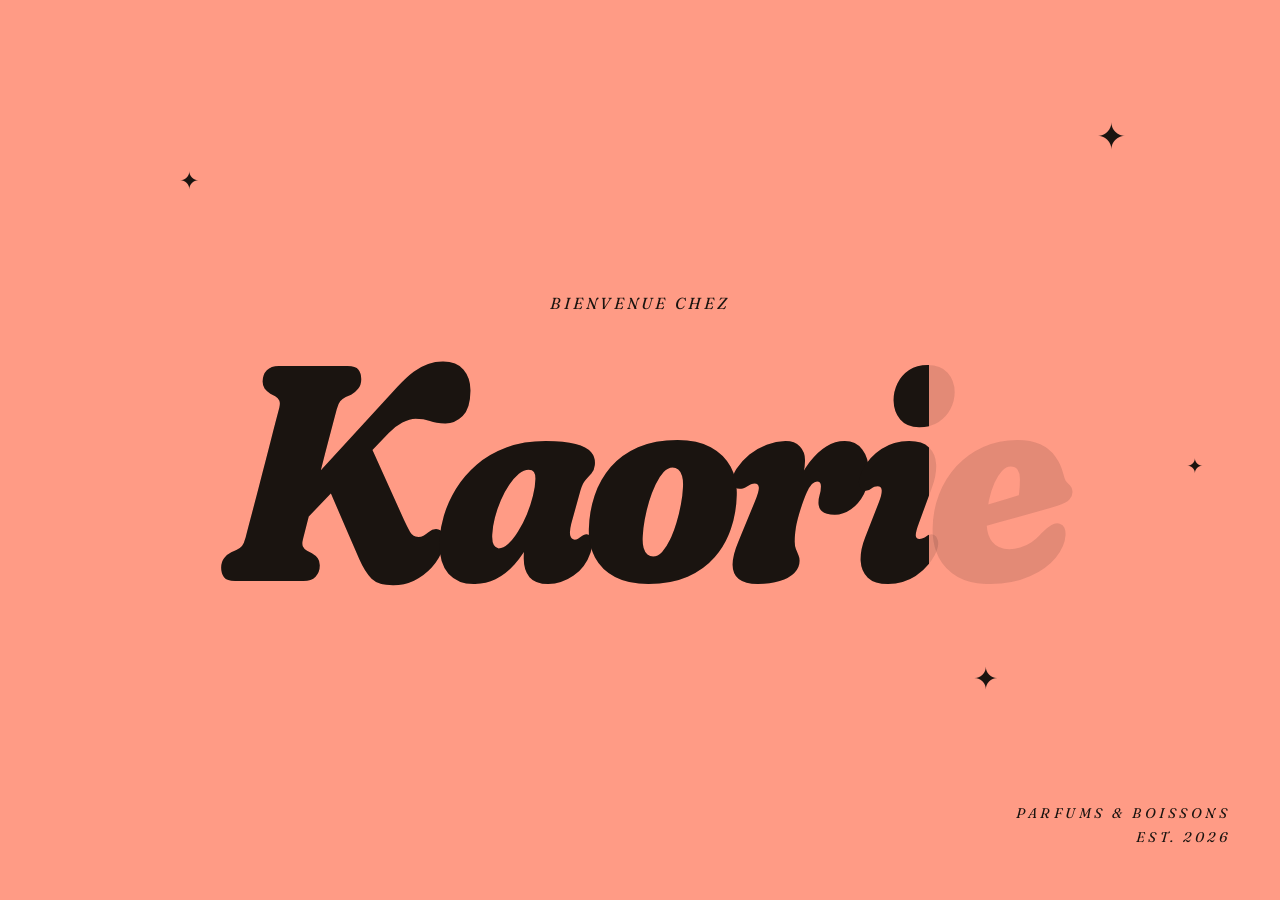
==== commit d81a53a3: "Les feuilles de style sont posées dans les pages Chez Mathis, Safari ressortait une copie inutilisab" ====
--- a/index.html
+++ b/index.html
@@ -5,8 +5,1593 @@
     <meta name="viewport" content="width=device-width, initial-scale=1.0">
     <title>Kaorie — Accueil</title>
     <link rel="icon" href="images/logo.png?v=20260922">
-    <link rel="stylesheet" href="css/common.css?v=20260922">
-    <link rel="stylesheet" href="css/home.css?v=20260922">
+    <!-- feuille:common -->
+    <style data-feuille="common">
+
+@import url('https://fonts.googleapis.com/css2?family=Fraunces:opsz,wght,SOFT,WONK@9..144,400;9..144,500;9..144,600;9..144,700;9..144,800;9..144,900&family=Inter:wght@300;400;500;600;700&display=swap');
+
+
+/* ======================================================================
+   1. VARIABLES & POLICES
+   Palette de couleurs, ombres, transitions, radius
+   =================================================================== */
+
+:root {
+    --cream:        #fef6e9;
+    --cream-warm:   #fbe9c8;
+    --cream-deep:   #f5dcae;
+    --ink:          #1a1410;
+    --ink-soft:     #4a3a30;
+
+    --peach:        #ff9b85;
+    --peach-dark:   #e87862;
+    --citron:       #ffd84f;
+    --citron-dark:  #f0b800;
+    --forest:       #0a4f3c;
+    --forest-light: #1e6b54;
+    --lavender:     #c4a7e7;
+    --lavender-dark:#9d7dc4;
+    --orange:       #ff7849;
+    --pink-soft:    #ffd3c8;
+
+    --shadow-sm:    0 3px 12px rgba(26,20,16,0.08);
+    --shadow-md:    0 10px 30px rgba(26,20,16,0.12);
+    --shadow-lg:    0 25px 60px rgba(26,20,16,0.18);
+    --shadow-pop:   0 0 0 3px var(--ink), 8px 8px 0 0 var(--ink);
+
+    --transition:      0.45s cubic-bezier(0.34, 1.56, 0.64, 1);
+    --transition-fast: 0.25s ease;
+
+    --radius-sm: 12px;
+    --radius-md: 24px;
+    --radius-lg: 40px;
+    --radius-pill: 100px;
+}
+
+
+/* ======================================================================
+   2. RESET & BASE
+   Reset universel + styles body, liens, boutons
+   =================================================================== */
+
+* { margin: 0; padding: 0; box-sizing: border-box; }
+
+html { scroll-behavior: smooth; }
+
+body {
+    font-family: 'Inter', system-ui, sans-serif;
+    background: var(--cream);
+    color: var(--ink);
+    min-height: 100vh;
+    line-height: 1.6;
+    -webkit-font-smoothing: antialiased;
+    overflow-x: hidden;
+    position: relative;
+}
+
+a { text-decoration: none; color: inherit; }
+button { cursor: pointer; font-family: inherit; border: none; background: none; }
+ul { list-style: none; }
+img { max-width: 100%; display: block; }
+
+
+/* ======================================================================
+   3. TYPOGRAPHY
+   Titres avec police Fraunces
+   =================================================================== */
+
+h1, h2, h3, h4 {
+    font-family: 'Fraunces', serif;
+    font-weight: 700;
+    letter-spacing: -0.03em;
+    line-height: 1;
+    font-variation-settings: "opsz" 144, "SOFT" 50, "WONK" 0;
+}
+
+h1 em, h2 em { font-style: italic; font-variation-settings: "opsz" 144, "SOFT" 100, "WONK" 1; }
+
+
+/* ======================================================================
+   4. ANIMATIONS PARTAGÉES
+   Keyframes utilisés sur plusieurs pages
+   =================================================================== */
+
+@keyframes fadeInUp { from { opacity: 0; transform: translateY(40px); } to { opacity: 1; transform: translateY(0); } }
+@keyframes fadeIn { from { opacity: 0; } to { opacity: 1; } }
+@keyframes slideInRight { from { transform: translateX(110%); opacity: 0; } to { transform: translateX(0); opacity: 1; } }
+@keyframes float { 0%,100% { transform: translateY(0) rotate(0); } 50% { transform: translateY(-15px) rotate(5deg); } }
+@keyframes spin { from { transform: rotate(0); } to { transform: rotate(360deg); } }
+@keyframes marquee { from { transform: translateX(0); } to { transform: translateX(-50%); } }
+@keyframes wiggle { 0%,100% { transform: rotate(-3deg); } 50% { transform: rotate(3deg); } }
+@keyframes pulse { 0%,100% { transform: scale(1); } 50% { transform: scale(1.05); } }
+
+
+/* ======================================================================
+   5. LOADER D'INTRO
+   Écran d'accueil au chargement (style Ciao Kombucha)
+   =================================================================== */
+
+.loader-screen {
+    position: fixed;
+    inset: 0;
+    z-index: 9999;
+    background: var(--peach);
+    display: flex;
+    flex-direction: column;
+    align-items: center;
+    justify-content: center;
+    overflow: hidden;
+    transition: transform 1s cubic-bezier(0.76, 0, 0.24, 1);
+}
+
+.loader-screen.hide {
+    transform: translateY(-100%);
+}
+
+html.loader-skip .loader-screen { display: none !important; }
+
+.loader-greeting {
+    font-family: 'Fraunces', serif;
+    font-style: italic;
+    font-size: 16px;
+    color: var(--ink);
+    letter-spacing: 0.2em;
+    text-transform: uppercase;
+    margin-bottom: 15px;
+    animation: fadeInUp 0.6s ease-out both;
+}
+
+.loader-logo {
+    position: relative;
+    display: inline-block;
+    font-family: 'Fraunces', serif;
+    font-style: italic;
+    font-weight: 800;
+    font-size: clamp(100px, 24vw, 320px);
+    letter-spacing: -0.05em;
+    line-height: 0.9;
+    text-align: center;
+    font-variation-settings: "opsz" 144, "SOFT" 100, "WONK" 1;
+
+    color: rgba(26, 20, 16, 0.12);
+
+    animation: fadeInUp 0.9s 0.15s cubic-bezier(0.34, 1.56, 0.64, 1) both;
+}
+
+.loader-logo::before {
+    content: attr(data-text);
+    position: absolute;
+    left: 0;
+    top: 0;
+    width: var(--loader-progress, 0%);
+    overflow: hidden;
+    white-space: nowrap;
+    color: var(--ink);
+
+    font-family: inherit;
+    font-style: inherit;
+    font-weight: inherit;
+    letter-spacing: inherit;
+    line-height: inherit;
+    font-variation-settings: inherit;
+
+    transition: width 0.18s linear;
+    pointer-events: none;
+}
+
+.loader-tagline {
+    position: absolute;
+    bottom: 50px;
+    right: 50px;
+    font-family: 'Fraunces', serif;
+    font-style: italic;
+    font-size: 14px;
+    color: var(--ink);
+    letter-spacing: 0.25em;
+    text-transform: uppercase;
+    text-align: right;
+    line-height: 1.7;
+    animation: fadeIn 0.6s 0.4s both;
+}
+
+.loader-sparkle {
+    position: absolute;
+    color: var(--ink);
+    animation: spin 7s linear infinite;
+}
+
+.loader-sparkle.ls1 { top: 12%; right: 12%; font-size: 36px; }
+.loader-sparkle.ls2 { top: 18%; left: 14%; font-size: 24px; animation-duration: 9s; }
+.loader-sparkle.ls3 { bottom: 22%; right: 22%; font-size: 30px; animation-duration: 11s; }
+.loader-sparkle.ls4 { top: 50%; right: 6%; font-size: 20px; animation-duration: 6s; }
+
+html.loader-active, html.loader-active body { overflow: hidden; height: 100%; }
+
+
+/* ======================================================================
+   17. RESPONSIVE
+   Adaptations pour tablettes et mobile
+   =================================================================== */
+
+@media (max-width: 700px) {
+    .loader-counter { left: 25px; bottom: 25px; }
+    .loader-tagline { right: 25px; bottom: 30px; font-size: 11px; }
+    .loader-sparkle.ls1, .loader-sparkle.ls3 { font-size: 22px; }
+}
+
+
+/* ======================================================================
+   6. SEARCH DROPDOWN
+   Recherche progressive avec clip-path (effet liquid glass)
+   =================================================================== */
+
+.search-overlay {
+    position: fixed;
+    top: 42px;            
+    left: 150px;          
+    z-index: 90;          
+    width: min(340px, calc(100vw - 540px));
+
+    transform: translateX(-15px);
+    opacity: 0;
+    pointer-events: none;
+    transition:
+        transform 0.55s cubic-bezier(0.34, 1.56, 0.64, 1),
+        opacity 0.3s ease;
+}
+
+.search-overlay.open {
+    transform: translateX(0);
+    opacity: 1;
+    pointer-events: auto;
+}
+
+.search-input-wrap {
+    position: relative;
+
+    background: rgba(255, 255, 255, 0.22);
+    backdrop-filter: blur(24px) saturate(200%);
+    -webkit-backdrop-filter: blur(24px) saturate(200%);
+    border-radius: 100px;
+    border: 1px solid rgba(255, 255, 255, 0.4);
+    box-shadow:
+        inset 0 1px 0 rgba(255, 255, 255, 0.55),
+        inset 0 -1px 0 rgba(255, 255, 255, 0.15),
+        0 8px 24px rgba(26, 20, 16, 0.12);
+
+    clip-path: inset(0 100% 0 0 round 100px);
+    transition: clip-path 0.55s cubic-bezier(0.34, 1.56, 0.64, 1);
+}
+
+.search-overlay.open .search-input-wrap {
+    clip-path: inset(0 0 0 0 round 100px);
+}
+
+.search-input {
+    width: 100%;
+    padding: 11px 26px 11px 50px;  
+    font-size: 14px;
+    font-family: 'Inter', sans-serif;
+    background: transparent;
+    border: none;
+    color: var(--ink);
+    border-radius: 100px;
+    outline: none;
+    text-shadow: 0 1px 0 rgba(255, 255, 255, 0.3);
+
+    opacity: 0;
+    transition: opacity 0.3s 0.35s;
+}
+
+.search-overlay.open .search-input {
+    opacity: 1;
+}
+
+.search-input::placeholder {
+    color: var(--ink-soft);
+    font-style: italic;
+    opacity: 0.7;
+}
+
+.search-results {
+    margin-top: 10px;
+    background: rgba(255, 255, 255, 0.28);
+    backdrop-filter: blur(28px) saturate(200%);
+    -webkit-backdrop-filter: blur(28px) saturate(200%);
+    border-radius: 24px;
+    border: 1px solid rgba(255, 255, 255, 0.4);
+    box-shadow:
+        inset 0 1px 0 rgba(255, 255, 255, 0.5),
+        0 12px 35px rgba(26, 20, 16, 0.15);
+    overflow: hidden;
+    max-height: 60vh;
+    overflow-y: auto;
+
+    opacity: 0;
+    transform: translateY(-8px);
+    transition: opacity 0.3s 0.4s, transform 0.3s 0.4s;
+}
+
+.search-results:empty {
+    display: none;
+}
+
+.search-overlay.open .search-results:not(:empty) {
+    opacity: 1;
+    transform: translateY(0);
+}
+
+.search-results:empty {
+    display: none;
+}
+
+.search-count {
+    padding: 12px 24px 8px;
+    font-family: 'Fraunces', serif;
+    font-style: italic;
+    font-size: 11px;
+    color: var(--ink-soft);
+    letter-spacing: 0.1em;
+    text-transform: uppercase;
+    border-bottom: 1px solid rgba(0, 0, 0, 0.05);
+}
+
+.search-count em {
+    color: var(--peach-dark);
+    font-weight: 600;
+    font-style: italic;
+}
+
+.search-result-item {
+    display: block;
+    padding: 13px 24px;
+    border-bottom: 1px solid rgba(0, 0, 0, 0.05);
+    color: var(--ink);
+    text-decoration: none;
+    transition: all 0.2s ease;
+    animation: fadeInDown 0.3s ease-out both;
+}
+
+@keyframes fadeInDown {
+    from { opacity: 0; transform: translateY(-8px); }
+    to   { opacity: 1; transform: translateY(0); }
+}
+
+.search-result-item:last-child { border-bottom: none; }
+
+.search-result-item:hover {
+    background: rgba(255, 155, 133, 0.18);
+    padding-left: 32px;
+}
+
+.search-result-item .name {
+    font-family: 'Fraunces', serif;
+    font-style: italic;
+    font-weight: 600;
+    font-size: 17px;
+    color: var(--ink);
+    line-height: 1.2;
+}
+
+.search-result-item .meta {
+    display: block;
+    font-family: 'Inter', sans-serif;
+    font-style: normal;
+    font-size: 11px;
+    color: var(--ink-soft);
+    text-transform: uppercase;
+    letter-spacing: 0.12em;
+    margin-top: 3px;
+}
+
+.search-no-results {
+    padding: 30px 24px;
+    text-align: center;
+    font-family: 'Fraunces', serif;
+    font-style: italic;
+    font-size: 14px;
+    color: var(--ink-soft);
+    line-height: 1.6;
+}
+
+@media (max-width: 600px) {
+    .search-overlay {
+        width: calc(100vw - 30px);
+        top: 75px;
+    }
+}
+
+
+/* ======================================================================
+   7. MENU BURGER OVERLAY
+   Panneau de navigation alternative
+   =================================================================== */
+
+.menu-panel {
+    position: fixed;
+    inset: 0;
+    z-index: 500;
+    display: flex;
+    flex-direction: column;
+    align-items: center;
+    justify-content: center;
+
+    background: rgba(254, 246, 233, 0.7);
+    backdrop-filter: blur(30px) saturate(180%);
+    -webkit-backdrop-filter: blur(30px) saturate(180%);
+
+    opacity: 0;
+    pointer-events: none;
+    transition: opacity 0.5s cubic-bezier(0.4, 0, 0.2, 1);
+}
+
+.menu-panel.open {
+    opacity: 1;
+    pointer-events: auto;
+}
+
+.menu-close {
+    position: absolute;
+    top: 30px;
+    right: 40px;
+    width: 48px;
+    height: 48px;
+    border-radius: 50%;
+    background: rgba(255, 255, 255, 0.25);
+    backdrop-filter: blur(20px) saturate(180%);
+    -webkit-backdrop-filter: blur(20px) saturate(180%);
+    border: 1px solid rgba(255, 255, 255, 0.4);
+    box-shadow:
+        inset 0 1px 0 rgba(255, 255, 255, 0.5),
+        0 6px 20px rgba(26, 20, 16, 0.1);
+    font-size: 22px;
+    color: var(--ink);
+    cursor: pointer;
+    transition: all var(--transition);
+}
+
+.menu-close:hover {
+    background: var(--peach);
+    transform: rotate(90deg) scale(1.1);
+}
+
+.menu-nav {
+    display: flex;
+    flex-direction: column;
+    gap: 8px;
+    text-align: center;
+}
+
+.menu-nav a {
+    font-family: 'Fraunces', serif;
+    font-style: italic;
+    font-weight: 700;
+    font-size: clamp(36px, 6vw, 78px);
+    color: var(--ink);
+    letter-spacing: -0.03em;
+    font-variation-settings: "opsz" 144, "SOFT" 100, "WONK" 1;
+    line-height: 1.1;
+    padding: 4px 16px;
+    position: relative;
+    transition: color 0.3s, transform 0.4s cubic-bezier(0.34, 1.56, 0.64, 1);
+
+    opacity: 0;
+    transform: translateY(40px);
+}
+
+.menu-panel.open .menu-nav a {
+    opacity: 1;
+    transform: translateY(0);
+    transition: opacity 0.6s, transform 0.7s cubic-bezier(0.34, 1.56, 0.64, 1), color 0.3s;
+}
+
+.menu-panel.open .menu-nav a:nth-child(1) { transition-delay: 0.15s; }
+.menu-panel.open .menu-nav a:nth-child(2) { transition-delay: 0.22s; }
+.menu-panel.open .menu-nav a:nth-child(3) { transition-delay: 0.29s; }
+.menu-panel.open .menu-nav a:nth-child(4) { transition-delay: 0.36s; }
+.menu-panel.open .menu-nav a:nth-child(5) { transition-delay: 0.43s; }
+.menu-panel.open .menu-nav a:nth-child(6) { transition-delay: 0.50s; }
+.menu-panel.open .menu-nav a:nth-child(7) { transition-delay: 0.57s; }
+
+.menu-nav a:hover {
+    color: var(--peach-dark);
+    transform: translateY(-3px) rotate(-1deg) !important;
+}
+
+.menu-panel .menu-sparkle {
+    position: absolute;
+    color: var(--ink);
+    animation: spin 8s linear infinite;
+    opacity: 0.5;
+}
+.menu-panel .menu-sparkle.ms1 { top: 15%; left: 12%; font-size: 30px; }
+.menu-panel .menu-sparkle.ms2 { bottom: 18%; right: 15%; font-size: 24px; animation-duration: 10s; }
+.menu-panel .menu-sparkle.ms3 { top: 25%; right: 18%; font-size: 20px; animation-duration: 12s; }
+
+html.menu-open, html.menu-open body { overflow: hidden; }
+
+.icon-btn.menu-toggle.active { background: var(--peach); }
+
+.icon-btn#music-toggle.playing,
+#music-toggle.playing {
+    background: rgba(255, 155, 133, 0.6);
+    border-color: rgba(255, 255, 255, 0.55);
+    color: var(--ink);
+    animation: pulse 1.5s ease-in-out infinite;
+    box-shadow:
+        inset 0 1px 0 rgba(255, 255, 255, 0.6),
+        0 0 0 0 rgba(255, 155, 133, 0.7),
+        0 6px 20px rgba(255, 120, 73, 0.25);
+}
+
+#music-toggle.playing::before {
+    content: "";
+    position: absolute;
+    inset: -1px;
+    border-radius: 50%;
+    border: 2px solid var(--peach);
+    animation: pulse-ring 1.8s cubic-bezier(0.4, 0, 0.2, 1) infinite;
+    pointer-events: none;
+}
+
+@keyframes pulse-ring {
+    0%   { transform: scale(1);   opacity: 0.8; }
+    100% { transform: scale(1.6); opacity: 0; }
+}
+
+
+/* ======================================================================
+   8. HEADER (sticky)
+   Barre de navigation principale collée en haut
+   =================================================================== */
+
+.header {
+    position: sticky;
+    top: 15px;
+    z-index: 100;
+    display: flex;
+    align-items: center;
+    justify-content: space-between;
+    padding: 20px 30px;
+
+    background: transparent;
+    border: none;
+    box-shadow: none;
+    backdrop-filter: none;
+    -webkit-backdrop-filter: none;
+
+    animation: fadeIn 0.6s ease-out both;
+}
+
+.header-left { display: flex; align-items: center; gap: 12px; }
+
+.logo {
+    font-family: 'Fraunces', serif;
+    font-size: 26px;
+    font-weight: 700;
+    letter-spacing: -0.03em;
+    color: var(--ink);
+    font-style: italic;
+    font-variation-settings: "opsz" 144, "SOFT" 100, "WONK" 1;
+    padding: 6px 16px;
+    border-radius: 100px;
+
+    background: rgba(255, 255, 255, 0.22);
+    backdrop-filter: blur(20px) saturate(180%);
+    -webkit-backdrop-filter: blur(20px) saturate(180%);
+    border: 1px solid rgba(255, 255, 255, 0.4);
+    box-shadow:
+        inset 0 1px 0 rgba(255, 255, 255, 0.5),
+        0 6px 20px rgba(26, 20, 16, 0.08);
+
+    transition: all var(--transition);
+}
+
+.logo:hover {
+    transform: rotate(-3deg) scale(1.05);
+    background: rgba(255, 255, 255, 0.32);
+}
+
+.logo span { color: var(--peach); }
+
+.search-icon, .icon-btn {
+    position: relative;
+    width: 40px;
+    height: 40px;
+    border-radius: 50%;
+    display: flex;
+    align-items: center;
+    justify-content: center;
+    font-size: 15px;
+    color: var(--ink);
+
+    background: rgba(255, 255, 255, 0.22);
+    backdrop-filter: blur(20px) saturate(180%);
+    -webkit-backdrop-filter: blur(20px) saturate(180%);
+    border: 1px solid rgba(255, 255, 255, 0.4);
+    box-shadow:
+        inset 0 1px 0 rgba(255, 255, 255, 0.55),
+        inset 0 -1px 0 rgba(255, 255, 255, 0.15),
+        0 6px 20px rgba(26, 20, 16, 0.08);
+
+    transition: all var(--transition);
+}
+
+.search-icon:hover, .icon-btn:hover {
+    background: rgba(255, 255, 255, 0.35);
+    border-color: rgba(255, 255, 255, 0.6);
+    transform: translateY(-2px) scale(1.05);
+    box-shadow:
+        inset 0 1px 0 rgba(255, 255, 255, 0.7),
+        0 10px 30px rgba(26, 20, 16, 0.12);
+}
+
+.header-center {
+    position: absolute;
+    left: 50%;
+    top: 50%;
+    transform: translate(-50%, -50%);
+    display: flex;
+    align-items: center;
+    gap: 8px;
+    z-index: 1;
+}
+
+.header-center a {
+    padding: 10px 20px;
+    border-radius: 100px;
+    font-family: 'Fraunces', serif;
+    font-style: italic;
+    font-size: 15px;
+    font-weight: 600;
+    letter-spacing: 0.02em;
+    color: var(--ink);
+    white-space: nowrap;
+
+    background: rgba(255, 255, 255, 0.22);
+    backdrop-filter: blur(20px) saturate(180%);
+    -webkit-backdrop-filter: blur(20px) saturate(180%);
+    border: 1px solid rgba(255, 255, 255, 0.4);
+    box-shadow:
+        inset 0 1px 0 rgba(255, 255, 255, 0.55),
+        inset 0 -1px 0 rgba(255, 255, 255, 0.15),
+        0 6px 18px rgba(26, 20, 16, 0.08);
+
+    transition: all var(--transition);
+}
+
+.header-center a:hover {
+    background: var(--peach);
+    border-color: rgba(255, 255, 255, 0.7);
+    transform: translateY(-2px);
+    box-shadow:
+        inset 0 1px 0 rgba(255, 255, 255, 0.7),
+        0 10px 25px rgba(255, 120, 73, 0.25);
+}
+
+@media (max-width: 900px) {
+    .header-center { display: none; }
+}
+
+.header-right { display: flex; align-items: center; gap: 12px; }
+
+.contact-btn {
+    padding: 10px 22px;
+    border-radius: var(--radius-pill);
+    color: var(--ink);
+    font-size: 13px;
+    font-weight: 600;
+    letter-spacing: 0.03em;
+
+    background: rgba(255, 255, 255, 0.22);
+    backdrop-filter: blur(20px) saturate(180%);
+    -webkit-backdrop-filter: blur(20px) saturate(180%);
+    border: 1px solid rgba(255, 255, 255, 0.4);
+    box-shadow:
+        inset 0 1px 0 rgba(255, 255, 255, 0.55),
+        inset 0 -1px 0 rgba(255, 255, 255, 0.15),
+        0 6px 20px rgba(26, 20, 16, 0.08);
+
+    transition: all var(--transition);
+}
+
+.contact-btn:hover {
+    
+    background: radial-gradient(circle at 30% 30%, rgba(255, 155, 133, 0.85) 0%, rgba(255, 120, 73, 0.6) 100%);
+    border-color: rgba(255, 255, 255, 0.6);
+    transform: translateY(-2px) scale(1.02);
+    box-shadow:
+        inset 0 1px 0 rgba(255, 255, 255, 0.7),
+        0 10px 30px rgba(255, 120, 73, 0.25);
+}
+
+
+/* ======================================================================
+   10. ICÔNE LOCALISATION
+   Bouton 📍 fixed avec pulse-ring décoratif
+   =================================================================== */
+
+.location-icon {
+    position: fixed;
+    right: 30px;
+    top: 100px;
+    z-index: 99;
+    width: 46px;
+    height: 46px;
+    border-radius: 50%;
+    color: var(--ink);
+    display: flex;
+    align-items: center;
+    justify-content: center;
+
+    background: rgba(255, 155, 133, 0.4);
+    backdrop-filter: blur(24px) saturate(200%);
+    -webkit-backdrop-filter: blur(24px) saturate(200%);
+    border: 1px solid rgba(255, 255, 255, 0.45);
+    box-shadow:
+        inset 0 1px 0 rgba(255, 255, 255, 0.6),
+        0 10px 30px rgba(255, 120, 73, 0.2);
+
+    transition: all var(--transition);
+    animation: float 4s ease-in-out infinite;
+}
+
+.location-icon:hover {
+    transform: scale(1.15) rotate(-10deg);
+    background: rgba(255, 216, 79, 0.5); 
+}
+
+
+/* ======================================================================
+   9. MAIN (layout)
+   Conteneur principal et utilitaires de mise en page
+   =================================================================== */
+
+.main {
+    padding: 50px 40px 140px;
+    min-height: calc(100vh - 130px);
+    position: relative;
+}
+
+.page-title {
+    text-align: center;
+    font-size: clamp(60px, 10vw, 130px);
+    margin-bottom: 50px;
+    letter-spacing: -0.04em;
+    animation: fadeInUp 0.8s cubic-bezier(0.4, 0, 0.2, 1) both;
+}
+
+.page-title em { color: var(--peach); }
+
+.cart-backdrop {
+    position: fixed;
+    inset: 0;
+    background: rgba(26, 20, 16, 0.4);
+    backdrop-filter: blur(4px);
+    -webkit-backdrop-filter: blur(4px);
+    z-index: 90;
+    opacity: 0;
+    pointer-events: none;
+    transition: opacity 0.4s ease;
+}
+.cart-backdrop.open {
+    opacity: 1;
+    pointer-events: auto;
+}
+
+
+/* ======================================================================
+   11. DRAWER PANIER
+   Panneau glissant depuis la droite (Léa)
+   =================================================================== */
+
+.cart-drawer {
+    position: fixed;
+    top: 0;
+    right: 0;
+    width: 420px;
+    max-width: 92vw;
+    height: 100vh;
+    background: var(--cream);
+    border-left: 2px solid var(--ink);
+    box-shadow: -8px 0 30px rgba(26, 20, 16, 0.25);
+    padding: 60px 30px 30px;
+    display: flex;
+    flex-direction: column;
+    z-index: 100;
+    transform: translateX(100%);
+    transition: transform 0.5s cubic-bezier(0.34, 1.56, 0.64, 1);
+}
+.cart-drawer.open {
+    transform: translateX(0);
+}
+
+.cart-drawer-close {
+    position: absolute;
+    top: 18px;
+    right: 18px;
+    width: 38px;
+    height: 38px;
+    border-radius: 50%;
+    border: 1.5px solid var(--ink);
+    background: var(--cream);
+    color: var(--ink);
+    font-size: 22px;
+    line-height: 1;
+    cursor: pointer;
+    transition: all var(--transition-fast);
+    z-index: 2;
+    display: flex;
+    align-items: center;
+    justify-content: center;
+}
+.cart-drawer-close:hover {
+    background: var(--peach);
+    transform: rotate(90deg);
+}
+
+.cart-clear-btn {
+    width: 100%;
+    margin-top: 10px;
+    padding: 10px;
+    background: transparent;
+    color: var(--ink-soft);
+    border: 1.5px solid var(--ink-soft);
+    border-radius: var(--radius-pill);
+    font-family: 'Fraunces', serif;
+    font-style: italic;
+    font-size: 12px;
+    cursor: pointer;
+    transition: all var(--transition-fast);
+}
+.cart-clear-btn:hover {
+    background: var(--ink);
+    color: var(--cream);
+    border-color: var(--ink);
+}
+
+.cart-drawer .cart-items {
+    flex: 1;
+    overflow-y: auto;
+}
+
+.cart-item-engraving {
+    display: inline-flex;
+    align-items: center;
+    gap: 6px;
+    margin-top: 4px;
+    font-family: 'Fraunces', serif;
+    font-style: italic;
+    font-size: 12px;
+    color: var(--peach-dark);
+    letter-spacing: 0.02em;
+}
+.cart-item-engraving::before {
+    content: "✦";
+    font-size: 11px;
+    color: var(--peach-dark);
+}
+
+
+/* ======================================================================
+   12. MODAL DE GRAVURE
+   Personnalisation des flacons (Mathis)
+   =================================================================== */
+
+.engraving-modal {
+    position: fixed;
+    top: 50%;
+    left: 50%;
+    transform: translate(-50%, -50%) scale(0.9);
+    width: 460px;
+    max-width: 92vw;
+    background: var(--cream);
+    border: 2px solid var(--ink);
+    border-radius: var(--radius-md);
+    box-shadow: 8px 8px 0 0 var(--ink);
+    padding: 50px 36px 36px;
+    z-index: 110;
+    opacity: 0;
+    pointer-events: none;
+    transition: all 0.5s cubic-bezier(0.34, 1.56, 0.64, 1);
+}
+.engraving-modal.open {
+    opacity: 1;
+    pointer-events: auto;
+    transform: translate(-50%, -50%) scale(1);
+}
+
+.engraving-modal .modal-close {
+    position: absolute;
+    top: 14px;
+    right: 14px;
+    width: 38px;
+    height: 38px;
+    border-radius: 50%;
+    border: 1.5px solid var(--ink);
+    background: var(--cream);
+    color: var(--ink);
+    font-size: 22px;
+    line-height: 1;
+    cursor: pointer;
+    transition: all var(--transition-fast);
+    display: flex;
+    align-items: center;
+    justify-content: center;
+}
+.engraving-modal .modal-close:hover {
+    background: var(--peach);
+    transform: rotate(90deg);
+}
+
+.engraving-modal h3 {
+    font-family: 'Fraunces', serif;
+    font-style: italic;
+    font-size: 26px;
+    font-weight: 700;
+    color: var(--ink);
+    text-align: center;
+    margin-bottom: 8px;
+    font-variation-settings: "opsz" 144, "SOFT" 100, "WONK" 1;
+}
+
+.engraving-modal .modal-desc {
+    font-family: 'Fraunces', serif;
+    font-style: italic;
+    font-size: 13px;
+    color: var(--ink-soft);
+    text-align: center;
+    margin-bottom: 28px;
+    line-height: 1.5;
+}
+
+.engraving-preview {
+    background: linear-gradient(135deg, #f5e9d0 0%, #ffe6b8 100%);
+    border: 1.5px solid var(--ink);
+    border-radius: var(--radius-sm);
+    padding: 24px 16px;
+    text-align: center;
+    margin-bottom: 22px;
+    min-height: 80px;
+    display: flex;
+    align-items: center;
+    justify-content: center;
+    box-shadow: inset 0 2px 8px rgba(26, 20, 16, 0.08);
+    position: relative;
+    overflow: hidden;
+}
+
+.engraving-preview::before {
+    content: "✦";
+    position: absolute;
+    top: 10px;
+    left: 14px;
+    font-size: 12px;
+    color: var(--peach-dark);
+    opacity: 0.5;
+}
+.engraving-preview::after {
+    content: "✦";
+    position: absolute;
+    bottom: 10px;
+    right: 14px;
+    font-size: 12px;
+    color: var(--peach-dark);
+    opacity: 0.5;
+}
+
+.engraving-preview-text {
+    font-family: 'Fraunces', serif;
+    font-style: italic;
+    font-size: 26px;
+    font-weight: 600;
+    color: var(--ink);
+    letter-spacing: 0.04em;
+    
+    text-shadow:
+        0 1px 0 rgba(255, 255, 255, 0.5),
+        0 -1px 1px rgba(26, 20, 16, 0.25);
+    font-variation-settings: "opsz" 144, "SOFT" 50, "WONK" 1;
+    transition: opacity 0.3s ease;
+}
+
+.engraving-preview-text.placeholder {
+    opacity: 0.35;
+    font-style: italic;
+}
+
+.engraving-input-wrap {
+    position: relative;
+    margin-bottom: 24px;
+}
+
+.engraving-input {
+    width: 100%;
+    padding: 14px 60px 14px 18px;
+    background: var(--cream-warm);
+    border: 1.5px solid var(--ink);
+    border-radius: var(--radius-pill);
+    font-family: 'Fraunces', serif;
+    font-style: italic;
+    font-size: 16px;
+    color: var(--ink);
+    outline: none;
+    transition: all var(--transition-fast);
+}
+.engraving-input::placeholder {
+    color: var(--ink-soft);
+    opacity: 0.5;
+}
+.engraving-input:focus {
+    border-color: var(--peach-dark);
+    box-shadow: 0 0 0 3px rgba(255, 155, 133, 0.2);
+}
+
+.engraving-input-wrap .char-count {
+    position: absolute;
+    top: 50%;
+    right: 18px;
+    transform: translateY(-50%);
+    font-family: 'Fraunces', serif;
+    font-style: italic;
+    font-size: 12px;
+    color: var(--ink-soft);
+    pointer-events: none;
+}
+
+.engraving-modal .modal-confirm {
+    width: 100%;
+    padding: 16px;
+    
+    background: linear-gradient(135deg, #1a1410 0%, #2a221c 100%);
+    color: var(--cream);
+    border: 1.5px solid var(--ink);
+    border-radius: var(--radius-pill);
+    font-family: 'Fraunces', serif;
+    font-style: italic;
+    font-size: 14px;
+    font-weight: 600;
+    letter-spacing: 0.04em;
+    cursor: pointer;
+    transition: all var(--transition);
+}
+.engraving-modal .modal-confirm:hover {
+    
+    background: radial-gradient(circle at 50% 50%, var(--peach) 0%, #ff9b85 100%);
+    color: var(--ink);
+    transform: translate(-2px, -2px);
+    box-shadow: 4px 4px 0 0 var(--ink);
+}
+.engraving-modal .modal-confirm:disabled {
+    opacity: 0.5;
+    cursor: not-allowed;
+    transform: none;
+    box-shadow: none;
+}
+
+
+/* ======================================================================
+   13. BANDEAU COOKIES
+   Apparition 1s + flou si refus (SAE 203 obligatoire)
+   =================================================================== */
+
+.cookie-banner {
+    position: fixed;
+    bottom: 0;
+    left: 0;
+    right: 0;
+    background: linear-gradient(180deg, rgba(254, 246, 233, 0.97) 0%, var(--cream) 100%);
+    border-top: 2px solid var(--ink);
+    box-shadow: 0 -8px 30px rgba(26, 20, 16, 0.15);
+    padding: 24px 36px;
+    z-index: 200;
+    transform: translateY(100%);
+    transition: transform 0.5s cubic-bezier(0.34, 1.56, 0.64, 1);
+    display: flex;
+    align-items: center;
+    justify-content: space-between;
+    gap: 30px;
+    flex-wrap: wrap;
+}
+.cookie-banner.show {
+    transform: translateY(0);
+}
+
+.cookie-text {
+    font-family: 'Fraunces', serif;
+    font-style: italic;
+    font-size: 15px;
+    color: var(--ink);
+    line-height: 1.5;
+    flex: 1;
+    min-width: 280px;
+}
+.cookie-text strong {
+    font-weight: 700;
+    color: var(--peach-dark);
+    font-style: normal;
+}
+
+.cookie-options {
+    display: flex;
+    gap: 18px;
+    align-items: center;
+}
+
+.cookie-option {
+    display: flex;
+    align-items: center;
+    gap: 10px;
+    cursor: pointer;
+    padding: 10px 18px;
+    border-radius: 50px;
+    border: 1.5px solid var(--ink);
+    background: var(--cream);
+    font-family: 'Fraunces', serif;
+    font-style: italic;
+    font-size: 14px;
+    transition: all var(--transition-fast);
+    user-select: none;
+}
+.cookie-option:hover {
+    background: var(--peach);
+    transform: translate(-2px, -2px);
+    box-shadow: 3px 3px 0 0 var(--ink);
+}
+.cookie-option input[type="checkbox"] {
+    width: 18px;
+    height: 18px;
+    accent-color: var(--peach-dark);
+    cursor: pointer;
+}
+
+body.cookies-refused .main,
+body.cookies-refused .header,
+body.cookies-refused .footer-nav,
+body.cookies-refused .location-icon,
+body.cookies-refused .video-bg,
+body.cookies-refused .video-overlay,
+body.cookies-refused .hero-bg,
+body.cookies-refused .blob {
+    filter: blur(6px) contrast(0.4) saturate(0.3) brightness(0.8);
+    transition: filter 0.8s ease;
+}
+body.cookies-refused .main,
+body.cookies-refused .header,
+body.cookies-refused .footer-nav {
+    pointer-events: none;        
+    user-select: none;
+}
+
+
+/* ======================================================================
+   14. ANIMATION CLIC BOUTON
+   btn-pop : agrandissement progressif au clic (SAE 203 point e)
+   =================================================================== */
+
+@keyframes btn-pop {
+    0%   { transform: scale(1); }
+    50%  { transform: scale(1.12); }
+    100% { transform: scale(1); }
+}
+.btn-clicked {
+    animation: btn-pop 0.4s cubic-bezier(0.34, 1.56, 0.64, 1);
+}
+
+@keyframes btn-pop-centered {
+    0%   { transform: translateX(-50%) scale(1); }
+    50%  { transform: translateX(-50%) scale(1.12); }
+    100% { transform: translateX(-50%) scale(1); }
+}
+.btn-clicked-centered {
+    animation: btn-pop-centered 0.4s cubic-bezier(0.34, 1.56, 0.64, 1);
+}
+
+
+/* ======================================================================
+   15. FOOTER NAV
+   Barre flottante en bas avec icônes principales
+   =================================================================== */
+
+.footer-nav {
+    position: fixed;
+    bottom: 30px;
+    
+    left: 0;
+    right: 0;
+    margin: 0 auto;
+    width: fit-content;
+    display: flex;
+    gap: 10px;
+    padding: 10px;
+    border-radius: 50px;
+    z-index: 60;
+
+    background: rgba(255, 255, 255, 0.55);
+    backdrop-filter: blur(28px) saturate(200%);
+    -webkit-backdrop-filter: blur(28px) saturate(200%);
+    border: 1.5px solid rgba(255, 255, 255, 0.75);
+    box-shadow:
+        inset 0 1px 0 rgba(255, 255, 255, 0.9),
+        0 15px 45px rgba(26, 20, 16, 0.22);
+
+    animation: fadeInUp 0.6s 0.3s cubic-bezier(0.4, 0, 0.2, 1) both;
+}
+
+.footer-nav .icon-btn {
+    width: 62px;
+    height: 42px;
+    border-radius: 30px;
+    background: rgba(255, 255, 255, 0.55);
+    backdrop-filter: blur(10px);
+    border: 1.5px solid rgba(0, 0, 0, 0.18);
+    box-shadow:
+        inset 0 1px 0 rgba(255, 255, 255, 0.85),
+        0 2px 6px rgba(26, 20, 16, 0.05);
+    color: var(--ink);
+    transition: all var(--transition);
+}
+
+.footer-nav .icon-btn:hover {
+    background: var(--peach);
+    border-color: var(--ink);
+    color: var(--ink);
+    transform: translateY(-3px);
+    box-shadow:
+        inset 0 1px 0 rgba(255, 255, 255, 0.5),
+        0 8px 22px rgba(255, 120, 73, 0.3);
+}
+
+.footer-nav .icon-btn svg {
+    width: 22px;
+    height: 22px;
+    stroke: currentColor;
+    stroke-width: 2.2;
+    fill: none;
+    stroke-linecap: round;
+    stroke-linejoin: round;
+}
+
+
+/* ======================================================================
+   16. BLOBS DÉCORATIFS
+   Cercles colorés flottants en fond
+   =================================================================== */
+
+.blob {
+    position: fixed;
+    border-radius: 50%;
+    filter: blur(80px);
+    opacity: 0.4;
+    z-index: 0;
+    pointer-events: none;
+}
+
+.blob.b1 { width: 400px; height: 400px; background: var(--peach); top: -100px; left: -100px; animation: float 12s ease-in-out infinite; }
+.blob.b2 { width: 350px; height: 350px; background: var(--lavender); bottom: -50px; right: -80px; animation: float 15s ease-in-out infinite reverse; }
+.blob.b3 { width: 250px; height: 250px; background: var(--citron); top: 50%; left: 50%; animation: float 10s ease-in-out infinite; }
+
+@media (max-width: 1100px) {
+    .products-grid { grid-template-columns: repeat(2, 1fr); }
+    .product-detail-wrap { padding: 20px 10px; }
+    .product-description-box {
+        position: relative;
+        left: auto;
+        bottom: auto;
+        transform: none;
+        margin-top: 30px;
+    }
+    .cart-sidebar {
+        position: relative;
+        right: auto;
+        top: auto;
+        width: 100%;
+        max-width: 480px;
+        margin: 30px auto;
+    }
+}
+
+@media (max-width: 700px) {
+    .marquee-track span { font-size: 12px; padding: 0 15px; }
+    .header { padding: 15px 20px; top: 32px; }
+    .header-center { display: none; }
+    .contact-btn { display: none; }
+    .location-icon { top: auto; bottom: 100px; right: 20px; }
+    .main { padding: 30px 20px 140px; }
+    .page-title { font-size: 50px; margin-bottom: 30px; }
+    .hero { height: 65vh; }
+    .products-grid { grid-template-columns: 1fr; gap: 20px; }
+    .product-detail-carousel { gap: 15px; }
+    .product-detail-img { width: 240px; }
+    .arrow-nav { width: 50px; height: 50px; }
+    .form-container { padding: 30px 25px; }
+}
+
+/* ======================================================================
+   IMAGES DES PRODUITS
+   Une seule définition pour tout le site : la classe du produit
+   (`parfum-1`, `boisson-3`…) porte son image, où qu'elle soit posée —
+   vignette du catalogue, miniature d'une fiche, ligne du panier.
+   C'est ici, dans la feuille chargée par TOUTES les pages, parce que le
+   panier ne charge pas catalog.css : ses vignettes restaient vides.
+   Les couleurs de fond, elles, restent propres à chaque page.
+   =================================================================== */
+.parfum-1, .parfum-2, .parfum-3, .parfum-4,
+.boisson-1, .boisson-2, .boisson-3, .boisson-4 {
+    background-size: contain;
+    background-position: center;
+    background-repeat: no-repeat;
+}
+.parfum-1  { background-image: url('images/parfum-blanc-cut.png?v=20260922'); }
+.parfum-2  { background-image: url('images/parfum-jaune-cut.png?v=20260922'); }
+.parfum-3  { background-image: url('images/parfum-noir-cut.png?v=20260922'); }
+.parfum-4  { background-image: url('images/parfum-bleu-cut.png?v=20260922'); }
+.boisson-1 { background-image: url('images/boisson-gingembre-cut.png?v=20260922'); }
+.boisson-2 { background-image: url('images/boisson-menthe-cut.png?v=20260922'); }
+.boisson-3 { background-image: url('images/boisson-citron-cut.png?v=20260922'); }
+.boisson-4 { background-image: url('images/boisson-framboise-cut.png?v=20260922'); }
+
+
+/* ======================================================================
+   BOUTON DU MENU (petits écrans)
+   La navigation du haut (.header-center) disparaît sous 700 px ; sans ce
+   bouton, le panneau de menu existait dans la page mais rien ne pouvait
+   l'ouvrir — impossible d'aller aux Parfums ou aux Boissons au téléphone.
+   =================================================================== */
+.menu-toggle { display: none; }
+@media (max-width: 700px) {
+    .menu-toggle { display: inline-flex; align-items: center; justify-content: center; font-size: 18px; }
+}
+
+/* ======================================================================
+   SI LE VISITEUR A DEMANDÉ MOINS D'ANIMATIONS
+   (Réglages système → Accessibilité → Réduire les animations)
+   Vingt et un éléments du site arrivent par une animation en `both` :
+   ils commencent donc invisibles et ne deviennent visibles qu'une fois
+   l'animation jouée. Si quelque chose empêche cette animation, la page
+   paraît vide. Ici on coupe le mouvement mais on garde tout visible.
+   =================================================================== */
+@media (prefers-reduced-motion: reduce) {
+    *, *::before, *::after {
+        animation-duration: 0.01ms !important;
+        animation-iteration-count: 1 !important;
+        animation-delay: 0ms !important;
+        transition-duration: 0.01ms !important;
+        scroll-behavior: auto !important;
+    }
+}
+
+/* ======================================================================
+   TÉMOIN DE FIN DE FICHIER
+   Dernière règle de la feuille : elle pose une variable. Le petit script
+   en tête de chaque page vérifie que la variable est là ; si elle manque,
+   c'est que le navigateur n'a pas la feuille en entier, et il la recharge.
+   Ne rien écrire après cette règle.
+   =================================================================== */
+:root { --feuille-common: ok; }
+
+    </style>
+    <!-- /feuille:common -->
+    <!-- feuille:home -->
+    <style data-feuille="home">
+
+
+/* ======================================================================
+   1. MARQUEE (bandeau défilant)
+   Texte qui défile en boucle horizontalement
+   =================================================================== */
+
+.marquee {
+    position: fixed;
+    top: 0;
+    left: 0;
+    right: 0;
+    z-index: 200;
+    background: var(--ink);
+    color: var(--cream);
+    overflow: hidden;
+    padding: 8px 0;
+    border-bottom: 2px solid var(--ink);
+}
+
+.marquee-track {
+    display: flex;
+    width: max-content;
+    animation: marquee 35s linear infinite;
+    white-space: nowrap;
+}
+
+.marquee-track span {
+    font-family: 'Fraunces', serif;
+    font-style: italic;
+    font-size: 14px;
+    font-weight: 500;
+    padding: 0 25px;
+    display: inline-flex;
+    align-items: center;
+    gap: 25px;
+}
+
+.marquee-track .star { color: var(--citron); font-size: 16px; }
+
+.video-bg {
+    position: fixed;
+    inset: 0;
+    width: 100vw;
+    height: 100vh;
+    object-fit: cover;
+    z-index: -2;
+    pointer-events: none;
+}
+
+.video-overlay {
+    position: fixed;
+    inset: 0;
+    background:
+        linear-gradient(to bottom, rgba(0,0,0,0.2) 0%, rgba(0,0,0,0.1) 40%, rgba(0,0,0,0.3) 100%),
+        radial-gradient(circle at center, transparent 0%, rgba(0,0,0,0.15) 100%);
+    z-index: -1;
+    pointer-events: none;
+}
+
+body.has-video { background: transparent; }
+body.has-video .blob { display: none; }
+
+.video-bg {
+    animation: fadeIn 1.2s 0.3s ease-out both;
+}
+
+
+/* ======================================================================
+   3. HERO (titre principal)
+   Section d'accroche avec titre Fraunces géant
+   =================================================================== */
+
+.hero {
+    position: relative;
+    width: 100%;
+    height: 70vh;
+    min-height: 500px;
+    border-radius: var(--radius-lg);
+    overflow: hidden;
+    border: 2px solid var(--ink);
+    box-shadow: var(--shadow-lg);
+    background: var(--peach);
+    animation: fadeIn 0.8s ease-out both;
+}
+
+.hero-bg {
+    position: absolute;
+    inset: 0;
+    background:
+        radial-gradient(circle at 20% 30%, var(--citron) 0%, transparent 35%),
+        radial-gradient(circle at 80% 70%, var(--lavender) 0%, transparent 35%),
+        radial-gradient(circle at 50% 90%, var(--orange) 0%, transparent 30%);
+    overflow: hidden;
+}
+
+.hero-bg::before, .hero-bg::after {
+    content: "";
+    position: absolute;
+    border-radius: 50%;
+    filter: blur(40px);
+    opacity: 0.7;
+}
+
+.hero-bg::before {
+    width: 350px;
+    height: 350px;
+    background: var(--citron);
+    top: 10%;
+    left: 10%;
+    animation: float 7s ease-in-out infinite;
+}
+
+.hero-bg::after {
+    width: 400px;
+    height: 400px;
+    background: var(--lavender);
+    bottom: 5%;
+    right: 5%;
+    animation: float 9s ease-in-out infinite reverse;
+}
+
+.hero-content {
+    position: relative;
+    z-index: 2;
+    height: 100%;
+    display: flex;
+    flex-direction: column;
+    align-items: center;
+    justify-content: center;
+    padding: 0 30px;
+    text-align: center;
+}
+
+.hero-content h1 {
+    font-size: clamp(70px, 14vw, 200px);
+    color: var(--ink);
+    margin-bottom: 20px;
+    line-height: 0.9;
+    animation: fadeInUp 1s 0.2s cubic-bezier(0.4, 0, 0.2, 1) both;
+}
+
+.hero-content h1 em {
+    color: var(--cream);
+    text-shadow: 3px 3px 0 var(--ink);
+}
+
+.hero-content p {
+    font-family: 'Fraunces', serif;
+    font-style: italic;
+    font-size: clamp(18px, 2.5vw, 28px);
+    color: var(--ink);
+    max-width: 600px;
+    margin-bottom: 30px;
+    animation: fadeInUp 1s 0.4s cubic-bezier(0.4, 0, 0.2, 1) both;
+}
+
+.hero .sparkle {
+    position: absolute;
+    font-size: 30px;
+    color: var(--ink);
+    animation: spin 8s linear infinite;
+    z-index: 3;
+}
+.hero .sparkle.s1 { top: 15%; right: 18%; }
+.hero .sparkle.s2 { bottom: 20%; left: 12%; animation-duration: 12s; }
+.hero .sparkle.s3 { top: 30%; left: 8%; font-size: 22px; animation-duration: 6s; }
+
+.hero.hero-video {
+    background: transparent;
+    border: 1px solid rgba(255, 255, 255, 0.25);
+    box-shadow:
+        inset 0 1px 0 rgba(255, 255, 255, 0.3),
+        0 25px 60px rgba(0, 0, 0, 0.2);
+    backdrop-filter: blur(2px);
+    -webkit-backdrop-filter: blur(2px);
+}
+
+.hero.hero-video::before, .hero.hero-video::after { display: none; }
+
+.hero.hero-video .hero-bg { display: none; }
+
+.hero.hero-video .hero-content h1 {
+    color: #ffffff;
+    text-shadow:
+        0 4px 30px rgba(0, 0, 0, 0.45),
+        0 0 80px rgba(0, 0, 0, 0.25);
+}
+
+.hero.hero-video .hero-content h1 em {
+    color: #ffffff;
+    text-shadow:
+        0 4px 30px rgba(0, 0, 0, 0.5),
+        0 0 60px rgba(255, 155, 133, 0.4);
+}
+
+.hero.hero-video .hero-content p {
+    color: #ffffff;
+    text-shadow: 0 2px 20px rgba(0, 0, 0, 0.4);
+}
+
+.hero.hero-video .sparkle {
+    color: #ffffff;
+    filter: drop-shadow(0 0 10px rgba(0, 0, 0, 0.4));
+}
+
+
+/* ======================================================================
+   TÉMOIN DE FIN DE FICHIER
+   Dernière règle de la feuille : elle pose une variable. Le petit script
+   en tête de chaque page vérifie que la variable est là ; si elle manque,
+   c'est que le navigateur n'a pas la feuille en entier, et il la recharge.
+   Ne rien écrire après cette règle.
+   =================================================================== */
+:root { --feuille-home: ok; }
+
+    </style>
+    <!-- /feuille:home -->
     <script>
         /* Au rechargement (F5), on rejoue l'intro — mais on RESTE sur la page.
            Avant, la page se renvoyait à l'accueil : recharger une fiche
@@ -19,24 +1604,24 @@
     </script>
     <script>
         /* ==============================================================
-           GARDE-FOU DES FEUILLES DE STYLE
-           Un navigateur peut garder une copie inutilisable d'un CSS et la
-           resservir à chaque visite (vu sur Safari : la page s'affiche
-           alors sans mise en page). Chaque feuille se termine par une
-           variable témoin `--feuille-<nom>`. Si le témoin manque :
-             1. on redemande la feuille avec fetch(..., cache: 'reload'),
-                qui court-circuite le cache du navigateur, et on pose son
-                contenu directement dans la page ;
-             2. si fetch échoue, on retente avec un simple lien sous une
-                adresse neuve.
-           Ajouter ?diag=1 à l'adresse affiche ce que le navigateur a
-           réellement chargé — pratique pour comprendre un affichage raté.
+           CONTRÔLE DES FEUILLES DE STYLE
+           Les feuilles sont maintenant écrites dans la page (voir
+           outils/inclure_css.py) : il n'y a plus de fichier à aller
+           chercher, donc plus de copie abîmée possible. On garde un
+           contrôle : chaque feuille finit par un témoin `--feuille-<nom>`,
+           et si un témoin manque, on redemande la feuille au serveur en
+           court-circuitant le cache.
+           ?diag=1 à la fin de l'adresse affiche ce que le navigateur a
+           réellement chargé.
            ============================================================== */
         (function () {
             var reparees = {}, journal = [];
-            function nomDe(lien) { return lien.getAttribute('href').split('/').pop().split('.')[0]; }
             function temoin(nom) { return getComputedStyle(document.documentElement).getPropertyValue('--feuille-' + nom).trim(); }
-
+            function feuilles() {
+                return [].map.call(document.querySelectorAll('style[data-feuille], link[rel="stylesheet"][href*="css/"]'), function (e) {
+                    return e.getAttribute('data-feuille') || e.getAttribute('href').split('/').pop().split('.')[0];
+                });
+            }
             function reparer(nom) {
                 reparees[nom] = true;
                 var adresse = 'css/' + nom + '.css?r=' + Date.now();
@@ -45,47 +1630,32 @@
                     .then(function (r) { return r.ok ? r.text() : Promise.reject('HTTP ' + r.status); })
                     .then(function (css) {
                         var style = document.createElement('style');
-                        style.setAttribute('data-feuille', nom);
-                        style.textContent = css;
+                        style.setAttribute('data-feuille', nom + '-repare');
+                        style.textContent = css.replace(/url\('\.\.\/images\//g, "url('images/");
                         document.head.appendChild(style);
                         journal.push(nom + ' : rechargée (' + Math.round(css.length / 1024) + ' Ko) et posée dans la page');
                     })
-                    .catch(function (e) {
-                        journal.push(nom + ' : fetch impossible (' + e + '), on retente par un lien');
-                        var neuf = document.createElement('link');
-                        neuf.rel = 'stylesheet';
-                        neuf.href = adresse;
-                        document.head.appendChild(neuf);
-                    });
+                    .catch(function (e) { journal.push(nom + ' : impossible de recharger (' + e + ')'); });
             }
-
             function verifier() {
-                document.querySelectorAll('link[rel="stylesheet"][href*="css/"]').forEach(function (lien) {
-                    var nom = nomDe(lien);
+                feuilles().forEach(function (nom) {
                     if (reparees[nom] || temoin(nom) === 'ok') return;
                     reparer(nom);
                 });
             }
-
             if (document.readyState === 'loading') document.addEventListener('DOMContentLoaded', verifier);
             else verifier();
-            setTimeout(verifier, 1500);   // seconde passe : une feuille peut arriver en retard
-
-            /* Le mouchard : ?diag=1 */
+            setTimeout(verifier, 1500);
+
             if (/[?&]diag=1/.test(location.search)) setTimeout(function () {
-                var lignes = ['PAGE : ' + location.pathname.split('/').pop()];
-                document.querySelectorAll('link[rel="stylesheet"]').forEach(function (l) {
-                    lignes.push('lien  ' + l.getAttribute('href'));
-                });
+                var lignes = ['PAGE : ' + location.pathname.split('/').pop() + '  (' + document.documentElement.outerHTML.length + ' octets de HTML)'];
+                feuilles().forEach(function (n) { lignes.push('feuille ' + n + ' → témoin = ' + (temoin(n) || 'ABSENT')); });
                 for (var i = 0; i < document.styleSheets.length; i++) {
                     var f = document.styleSheets[i], nb;
                     try { nb = f.cssRules.length + ' règles'; } catch (e) { nb = 'INACCESSIBLE'; }
                     lignes.push('chargée ' + ((f.href || 'dans la page').split('/').pop()) + ' → ' + nb);
                 }
-                ['common', 'catalog', 'product', 'cart', 'forms', 'home', 'localisation'].forEach(function (n) {
-                    var t = temoin(n); if (t) lignes.push('témoin ' + n + ' = ' + t);
-                });
-                lignes = lignes.concat(journal.length ? journal : ['garde-fou : rien à réparer']);
+                lignes = lignes.concat(journal.length ? journal : ['contrôle : rien à réparer']);
                 var d = document.createElement('div');
                 d.style.cssText = 'position:fixed;inset:auto 10px 10px 10px;z-index:99999;background:#111;color:#0f0;font:12px/1.5 ui-monospace,monospace;padding:12px 14px;border-radius:10px;white-space:pre-wrap;max-height:60vh;overflow:auto';
                 d.textContent = lignes.join('\n');
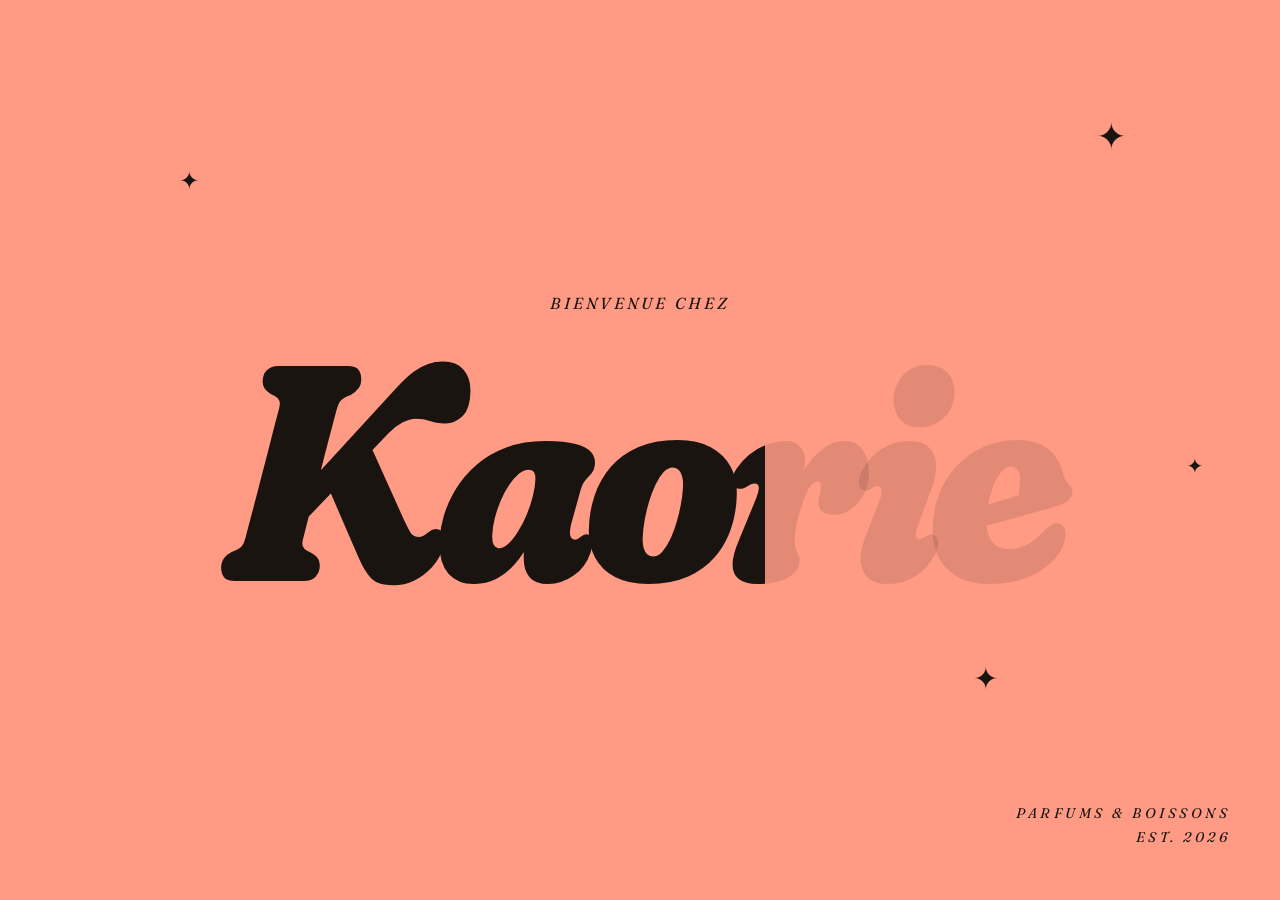
==== commit 164a6625: "Accueil : la vidéo ne passe plus par-dessus la page Sur Safari, l'accueil n'affichait plus que la vi" ====
--- a/index.html
+++ b/index.html
@@ -1414,13 +1414,20 @@
 
 .marquee-track .star { color: var(--citron); font-size: 16px; }
 
+/* La vidéo de fond.
+   ⚠️ Pas de z-index négatif ici. Une vidéo en plein écran est confiée à
+   la carte graphique ; si on lui demande en plus de passer « derrière
+   tout » (z-index négatif), Safari la remonte par-dessus la page et
+   l'accueil n'affiche plus que la vidéo — le menu et le contenu
+   disparaissent. On la pose donc au plancher (0), le voile juste
+   au-dessus (1), et tout le reste de la page passe devant. */
 .video-bg {
     position: fixed;
     inset: 0;
     width: 100vw;
     height: 100vh;
     object-fit: cover;
-    z-index: -2;
+    z-index: 0;
     pointer-events: none;
 }
 
@@ -1430,12 +1437,22 @@
     background:
         linear-gradient(to bottom, rgba(0,0,0,0.2) 0%, rgba(0,0,0,0.1) 40%, rgba(0,0,0,0.3) 100%),
         radial-gradient(circle at center, transparent 0%, rgba(0,0,0,0.15) 100%);
-    z-index: -1;
+    z-index: 1;
     pointer-events: none;
 }
 
 body.has-video { background: transparent; }
 body.has-video .blob { display: none; }
+
+/* Tout ce qui doit rester visible par-dessus la vidéo. Le contenu de la
+   page n'était pas positionné : sans `position`, un z-index ne compte
+   pas. Et `translateZ(0)` demande à Safari de confier ces éléments à la
+   carte graphique, comme la vidéo — deux calques qui se comparent, donc
+   un empilement respecté. */
+body.has-video .main { position: relative; z-index: 10; }
+body.has-video .header,
+body.has-video .footer-nav,
+body.has-video .location-icon { transform: translateZ(0); }
 
 .video-bg {
     animation: fadeIn 1.2s 0.3s ease-out both;
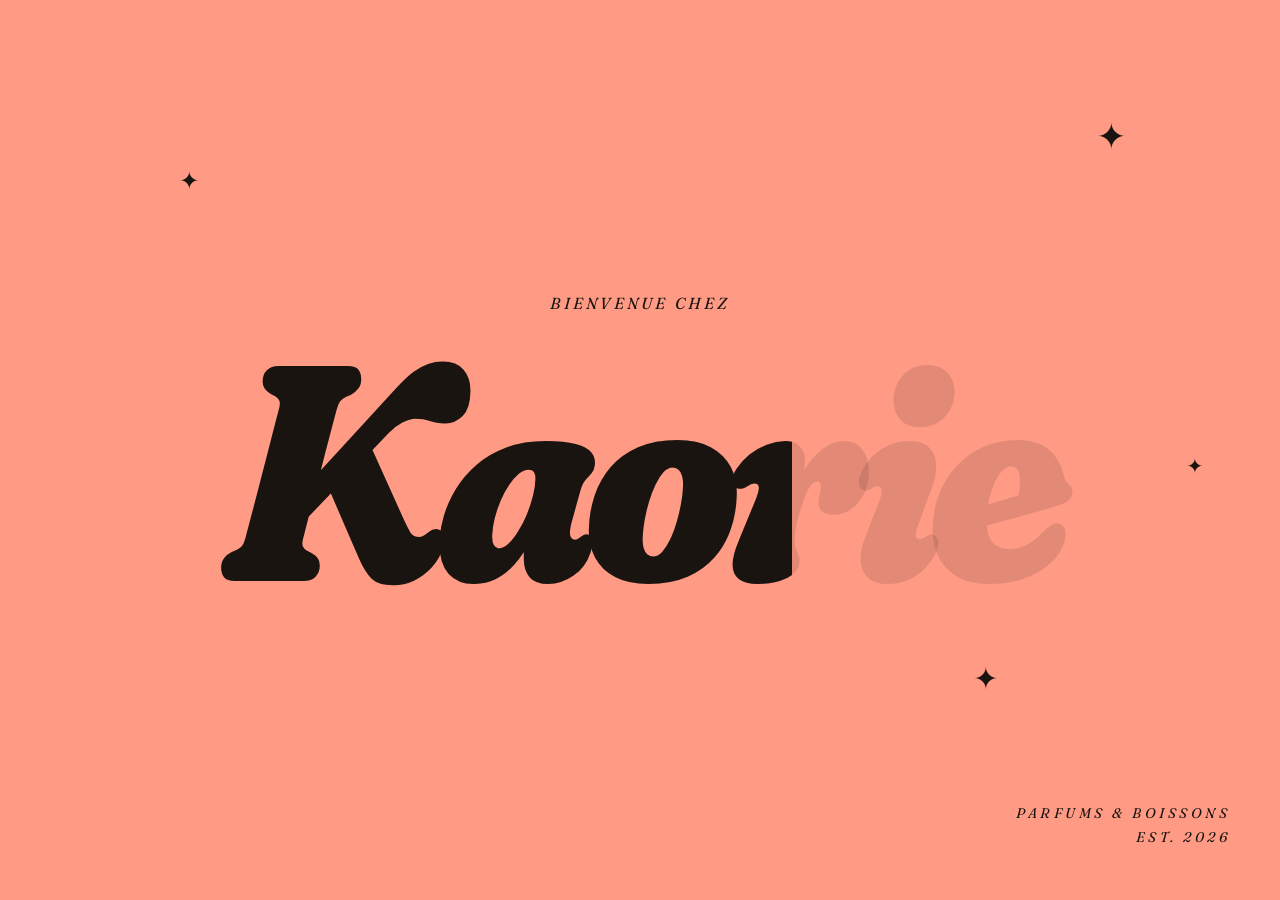
==== commit 3e973597: "Une page périmée se redemande toute seule, et deux bancs de test Le site en ligne est bon : les deux" ====
--- a/index.html
+++ b/index.html
@@ -1621,28 +1621,42 @@
     </script>
     <script>
         /* ==============================================================
-           CONTRÔLE DES FEUILLES DE STYLE
-           Les feuilles sont maintenant écrites dans la page (voir
-           outils/inclure_css.py) : il n'y a plus de fichier à aller
-           chercher, donc plus de copie abîmée possible. On garde un
-           contrôle : chaque feuille finit par un témoin `--feuille-<nom>`,
-           et si un témoin manque, on redemande la feuille au serveur en
-           court-circuitant le cache.
-           ?diag=1 à la fin de l'adresse affiche ce que le navigateur a
-           réellement chargé.
+           CONTRÔLE DE LA PAGE
+           Les feuilles de style sont écrites dans la page (voir
+           outils/inclure_css.py) et chacune finit par un témoin
+           `--feuille-<nom>`. Si un témoin manque, c'est que le navigateur
+           n'affiche pas la page telle qu'elle est sur le serveur : il
+           ressert une vieille copie gardée en mémoire. On le corrige en
+           deux temps :
+             1. une fois par visite, on recharge la page sous une adresse
+                que son cache ne connaît pas (?frais=…), ce qui l'oblige à
+                la redemander au serveur ;
+             2. si ça ne suffit pas, on affiche un état des lieux — et
+                ?diag=1 l'affiche à la demande.
            ============================================================== */
         (function () {
-            var reparees = {}, journal = [];
+            var CLEF = 'kaorie-fraicheur', journal = [], reparees = {};
             function temoin(nom) { return getComputedStyle(document.documentElement).getPropertyValue('--feuille-' + nom).trim(); }
             function feuilles() {
                 return [].map.call(document.querySelectorAll('style[data-feuille], link[rel="stylesheet"][href*="css/"]'), function (e) {
                     return e.getAttribute('data-feuille') || e.getAttribute('href').split('/').pop().split('.')[0];
-                });
+                }).filter(function (n) { return n.indexOf('-repare') < 0; });
             }
-            function reparer(nom) {
+            function manquantes() { return feuilles().filter(function (n) { return temoin(n) !== 'ok'; }); }
+
+            function redemanderLaPage() {
+                var deja = sessionStorage.getItem(CLEF);
+                if (deja) { journal.push('page déjà redemandée à ' + deja + ' : le cache résiste'); return false; }
+                sessionStorage.setItem(CLEF, new Date().toLocaleTimeString());
+                var p = new URLSearchParams(location.search);
+                p.set('frais', Date.now());
+                location.replace(location.pathname + '?' + p.toString() + location.hash);
+                return true;
+            }
+
+            function redemanderLaFeuille(nom) {
                 reparees[nom] = true;
                 var adresse = 'css/' + nom + '.css?r=' + Date.now();
-                journal.push(nom + ' : témoin absent → on redemande ' + adresse);
                 fetch(adresse, { cache: 'reload' })
                     .then(function (r) { return r.ok ? r.text() : Promise.reject('HTTP ' + r.status); })
                     .then(function (css) {
@@ -1650,34 +1664,38 @@
                         style.setAttribute('data-feuille', nom + '-repare');
                         style.textContent = css.replace(/url\('\.\.\/images\//g, "url('images/");
                         document.head.appendChild(style);
-                        journal.push(nom + ' : rechargée (' + Math.round(css.length / 1024) + ' Ko) et posée dans la page');
+                        journal.push(nom + ' : feuille redemandée au serveur et posée dans la page');
                     })
                     .catch(function (e) { journal.push(nom + ' : impossible de recharger (' + e + ')'); });
             }
-            function verifier() {
-                feuilles().forEach(function (nom) {
-                    if (reparees[nom] || temoin(nom) === 'ok') return;
-                    reparer(nom);
-                });
-            }
-            if (document.readyState === 'loading') document.addEventListener('DOMContentLoaded', verifier);
-            else verifier();
-            setTimeout(verifier, 1500);
-
-            if (/[?&]diag=1/.test(location.search)) setTimeout(function () {
-                var lignes = ['PAGE : ' + location.pathname.split('/').pop() + '  (' + document.documentElement.outerHTML.length + ' octets de HTML)'];
-                feuilles().forEach(function (n) { lignes.push('feuille ' + n + ' → témoin = ' + (temoin(n) || 'ABSENT')); });
+
+            function etatDesLieux() {
+                var lignes = ['KAORIE — état des lieux',
+                              'page : ' + location.pathname.split('/').pop() + location.search,
+                              'reçue : ' + Math.round(document.documentElement.outerHTML.length / 1024) + ' Ko de HTML'];
+                feuilles().forEach(function (n) { lignes.push('feuille ' + n + ' → ' + (temoin(n) || 'TÉMOIN ABSENT')); });
                 for (var i = 0; i < document.styleSheets.length; i++) {
                     var f = document.styleSheets[i], nb;
                     try { nb = f.cssRules.length + ' règles'; } catch (e) { nb = 'INACCESSIBLE'; }
-                    lignes.push('chargée ' + ((f.href || 'dans la page').split('/').pop()) + ' → ' + nb);
+                    lignes.push((f.href ? f.href.split('/').pop() : 'écrite dans la page') + ' → ' + nb);
                 }
-                lignes = lignes.concat(journal.length ? journal : ['contrôle : rien à réparer']);
+                lignes = lignes.concat(journal.length ? journal : ['rien à signaler']);
                 var d = document.createElement('div');
                 d.style.cssText = 'position:fixed;inset:auto 10px 10px 10px;z-index:99999;background:#111;color:#0f0;font:12px/1.5 ui-monospace,monospace;padding:12px 14px;border-radius:10px;white-space:pre-wrap;max-height:60vh;overflow:auto';
                 d.textContent = lignes.join('\n');
                 document.body.appendChild(d);
-            }, 2500);
+            }
+
+            function verifier(derniere) {
+                var absentes = manquantes();
+                if (absentes.length && redemanderLaPage()) return;      // on repart sur une page fraîche
+                absentes.forEach(function (n) { if (!reparees[n]) redemanderLaFeuille(n); });
+                if (derniere && (absentes.length || /[?&]diag=1/.test(location.search))) etatDesLieux();
+            }
+
+            if (document.readyState === 'loading') document.addEventListener('DOMContentLoaded', function () { verifier(false); });
+            else verifier(false);
+            setTimeout(function () { verifier(true); }, 2500);
         })();
     </script>
 </head>
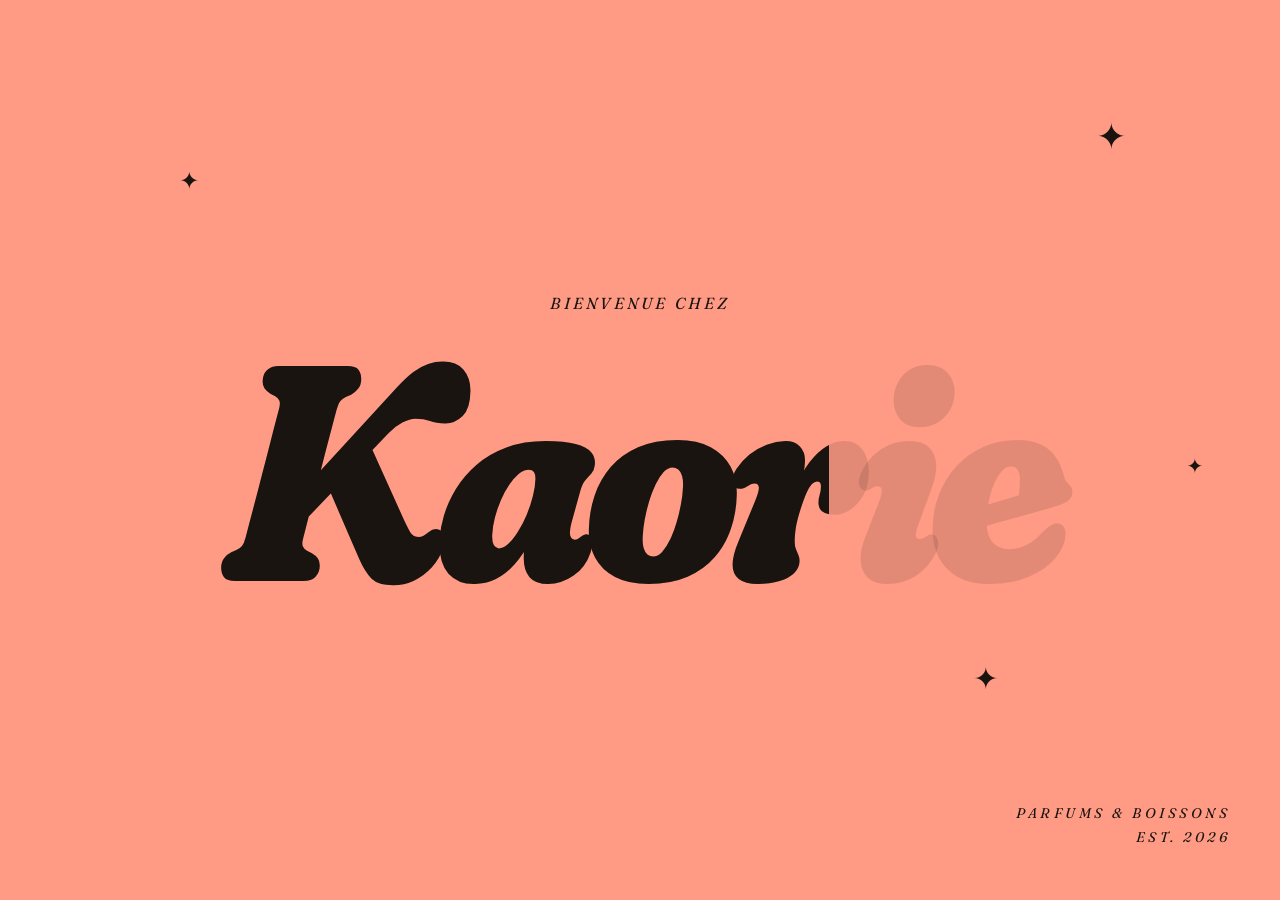
==== commit f73bab18: "Une page sait maintenant qu'elle est périmée Une vieille copie de page peut être complète et cohéren" ====
--- a/index.html
+++ b/index.html
@@ -2,6 +2,7 @@
 <html lang="fr">
 <head>
     <meta charset="UTF-8">
+    <meta name="version" content="2026-09-22-1437">
     <meta name="viewport" content="width=device-width, initial-scale=1.0">
     <title>Kaorie — Accueil</title>
     <link rel="icon" href="images/logo.png?v=20260922">
@@ -1693,6 +1694,22 @@
                 if (derniere && (absentes.length || /[?&]diag=1/.test(location.search))) etatDesLieux();
             }
 
+            /* Une vieille copie de la page peut être complète et cohérente :
+               rien, de l'intérieur, ne permet de la distinguer de la bonne.
+               On demande donc au serveur la version du moment — un petit
+               fichier qu'on interdit de mettre en cache — et on la compare
+               à celle inscrite dans la page. */
+            fetch('version.txt', { cache: 'no-store' })
+                .then(function (r) { return r.ok ? r.text() : Promise.reject('HTTP ' + r.status); })
+                .then(function (v) {
+                    var serveur = v.trim();
+                    var ici = (document.querySelector('meta[name="version"]') || {}).content || '';
+                    if (!serveur || !ici || serveur === ici) return;
+                    journal.push('page du ' + ici + ', le serveur en est au ' + serveur);
+                    redemanderLaPage();
+                })
+                .catch(function () { /* hors ligne, ou ouvert depuis un fichier : tant pis */ });
+
             if (document.readyState === 'loading') document.addEventListener('DOMContentLoaded', function () { verifier(false); });
             else verifier(false);
             setTimeout(function () { verifier(true); }, 2500);
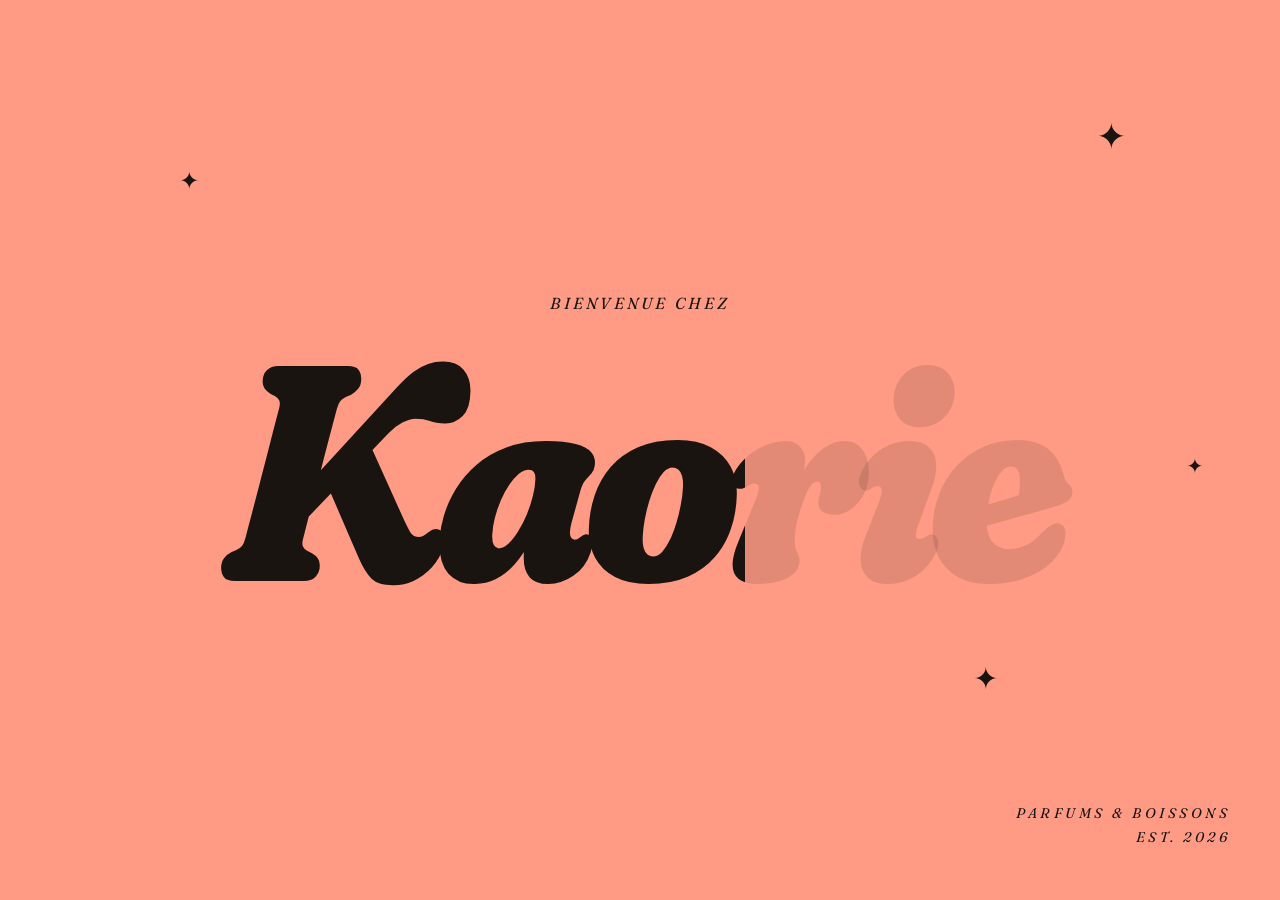
==== commit ec7b0629: "La police n'arrivait jamais : l'adresse était refusée par Google Mathis a ouvert la console et trouv" ====
--- a/index.html
+++ b/index.html
@@ -2,14 +2,20 @@
 <html lang="fr">
 <head>
     <meta charset="UTF-8">
-    <meta name="version" content="2026-09-22-1437">
+    <meta name="version" content="2026-09-22-1517">
     <meta name="viewport" content="width=device-width, initial-scale=1.0">
     <title>Kaorie — Accueil</title>
     <link rel="icon" href="images/logo.png?v=20260922">
     <!-- feuille:common -->
     <style data-feuille="common">
 
-@import url('https://fonts.googleapis.com/css2?family=Fraunces:opsz,wght,SOFT,WONK@9..144,400;9..144,500;9..144,600;9..144,700;9..144,800;9..144,900&family=Inter:wght@300;400;500;600;700&display=swap');
+/* Les polices du site : Fraunces (les titres, en italique) et Inter (le texte).
+   ⚠️ L'adresse d'une police variable liste d'abord ses axes, puis une valeur
+   pour CHACUN d'eux. Fraunces en a quatre — opsz, wght, SOFT, WONK — plus
+   l'italique ; l'ancienne adresse n'en donnait que deux (« 9..144,400 »), et
+   Google répondait « 400 : mauvaise demande ». La police n'arrivait donc
+   jamais : tout le site s'affichait avec la police de secours du système. */
+@import url('https://fonts.googleapis.com/css2?family=Fraunces:ital,opsz,wght,SOFT,WONK@0,9..144,100..900,0..100,0..1;1,9..144,100..900,0..100,0..1&family=Inter:wght@300..700&display=swap');
 
 
 /* ======================================================================
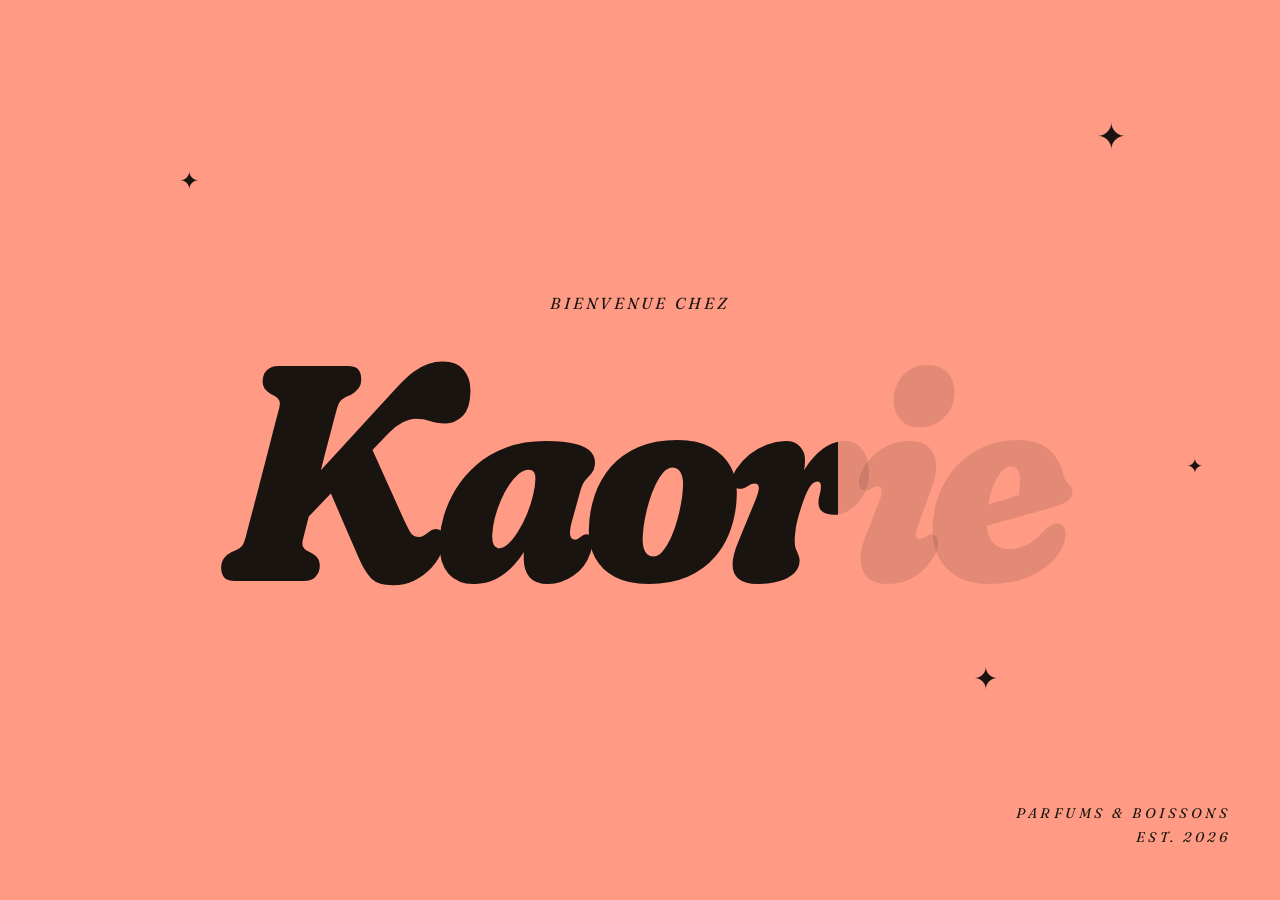
==== commit f6cad4a7: "La navigation « maison » est retirée : c'était elle, depuis le début js/script.js interceptait tous " ====
--- a/index.html
+++ b/index.html
@@ -2,7 +2,7 @@
 <html lang="fr">
 <head>
     <meta charset="UTF-8">
-    <meta name="version" content="2026-09-22-1517">
+    <meta name="version" content="2026-09-22-1618">
     <meta name="viewport" content="width=device-width, initial-scale=1.0">
     <title>Kaorie — Accueil</title>
     <link rel="icon" href="images/logo.png?v=20260922">
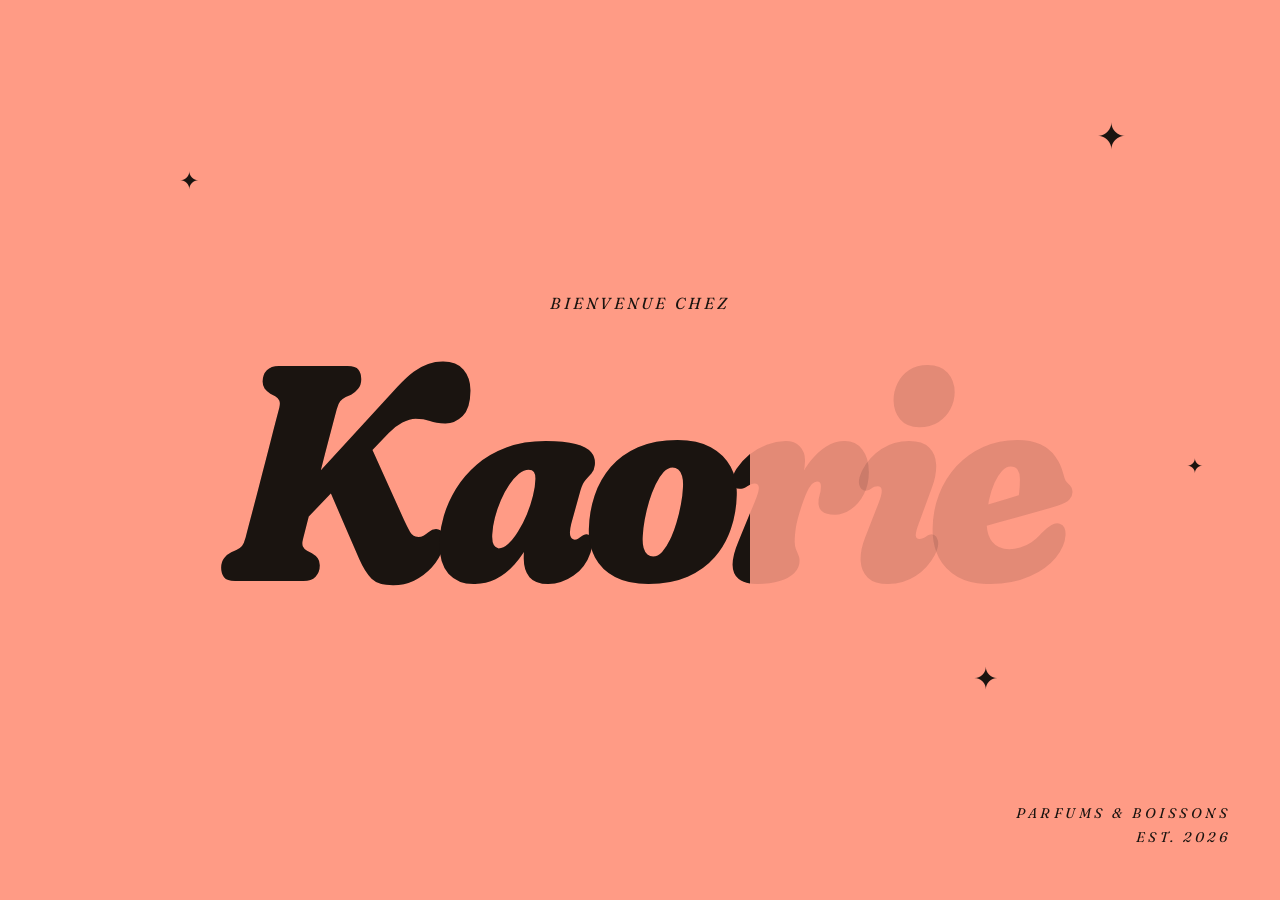
==== commit 997404c9: "Les trois derniers défauts du rapport d'audit 1. Le panier confondait deux contenances du même produ" ====
--- a/index.html
+++ b/index.html
@@ -2,7 +2,7 @@
 <html lang="fr">
 <head>
     <meta charset="UTF-8">
-    <meta name="version" content="2026-09-22-1618">
+    <meta name="version" content="2026-09-22-1626">
     <meta name="viewport" content="width=device-width, initial-scale=1.0">
     <title>Kaorie — Accueil</title>
     <link rel="icon" href="images/logo.png?v=20260922">
@@ -860,6 +860,16 @@
 .cart-drawer .cart-items {
     flex: 1;
     overflow-y: auto;
+}
+
+/* La contenance d'une ligne du panier (« 50 ml », « 1 L »). C'est elle qui
+   distingue deux lignes du même produit : discrète, mais toujours lue. */
+.cart-item-size {
+    display: block;
+    font: 11px/1.5 'Inter', sans-serif;
+    letter-spacing: 0.04em;
+    color: color-mix(in srgb, var(--ink) 62%, transparent);
+    margin-top: 2px;
 }
 
 .cart-item-engraving {
@@ -1152,23 +1162,10 @@
     cursor: pointer;
 }
 
-body.cookies-refused .main,
-body.cookies-refused .header,
-body.cookies-refused .footer-nav,
-body.cookies-refused .location-icon,
-body.cookies-refused .video-bg,
-body.cookies-refused .video-overlay,
-body.cookies-refused .hero-bg,
-body.cookies-refused .blob {
-    filter: blur(6px) contrast(0.4) saturate(0.3) brightness(0.8);
-    transition: filter 0.8s ease;
-}
-body.cookies-refused .main,
-body.cookies-refused .header,
-body.cookies-refused .footer-nav {
-    pointer-events: none;        
-    user-select: none;
-}
+/* Le floutage qui suivait un refus des cookies a été retiré le 22/09/2026.
+   Refuser rendait le site inutilisable — tout flou, plus rien de cliquable,
+   et aucun moyen de revenir en arrière. Un refus coupe maintenant le suivi
+   des clics (la seule chose que le site enregistrait) et rien d'autre. */
 
 
 /* ======================================================================
